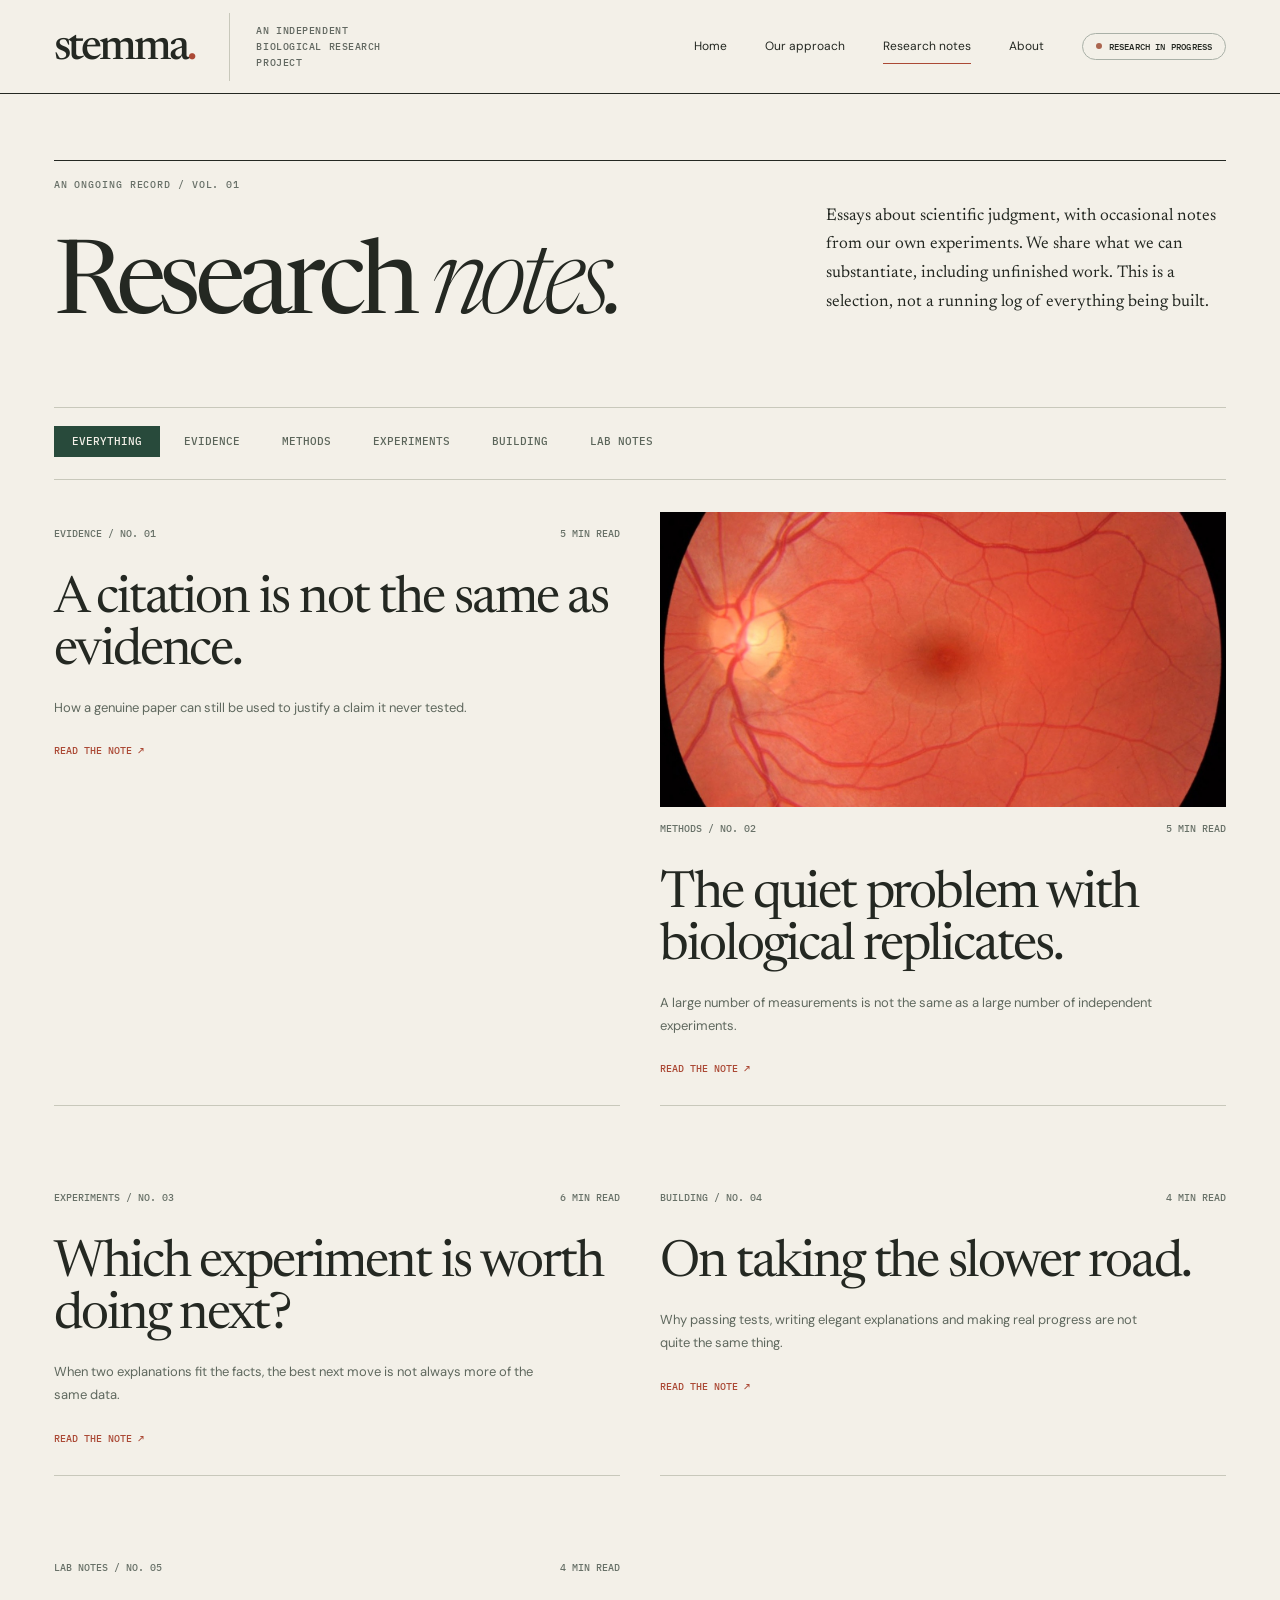
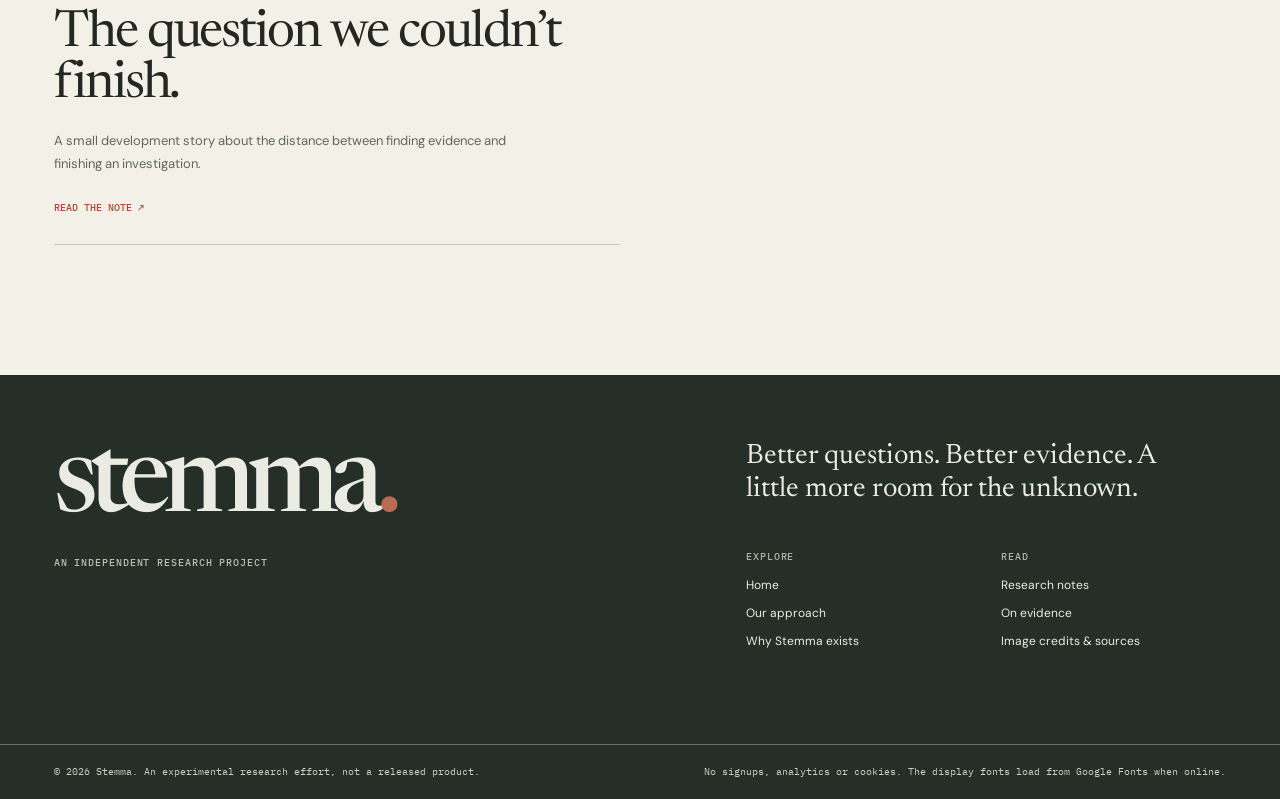
==== notes/index.html @ 1c5fff16 "Add Stemma V5 editorial website and Research Notes (review draft)" ====
<!doctype html><html lang="en"><head><meta charset="utf-8"><meta name="viewport" content="width=device-width, initial-scale=1"><meta name="theme-color" content="#f3f0e8"><meta name="description" content="Stemma is an independent research project exploring better scientific reasoning in biology."><link rel="icon" href="../assets/favicon.svg" type="image/svg+xml"><link rel="stylesheet" href="../styles.css"><script defer src="../script.js"></script><title>Stemma | Independent biological research</title></head><body><a href="#main" class="skip-link">Skip to content</a><header class="site-header"><div class="container head-content"><a href="../index.html" class="logo" aria-label="Stemma home">stemma<span class="dot">.</span></a><span class="head-descriptor">An independent biological research project</span><nav class="desktop-nav" aria-label="Main navigation"><a class="" href="../index.html">Home</a><a class="" href="../approach.html">Our approach</a><a class="active" href="../notes/index.html">Research notes</a><a class="" href="../about.html">About</a><span class="availability">Research in progress</span></nav><button class="menu-toggle" type="button" aria-controls="mobileNav" aria-expanded="false" data-menu-toggle>Menu +</button></div><nav class="mobile-nav" id="mobileNav" aria-label="Mobile navigation" data-mobile-nav><a class="" href="../index.html">Home</a><a class="" href="../approach.html">Our approach</a><a class="active" href="../notes/index.html">Research notes</a><a class="" href="../about.html">About</a></nav></header><main id="main"><section class="journal-page container"><div class="journal-hero"><div><div class="eyebrow">An ongoing record / Vol. 01</div><h1>Research <em style="font-weight:300">notes.</em></h1></div><p>Essays about scientific judgment, with occasional notes from our own experiments. We share what we can substantiate, including unfinished work. This is a selection, not a running log of everything being built.</p></div><div class="filter-row" role="group" aria-label="Filter research notes"><button class="filter active" data-filter="all" aria-pressed="true">Everything</button><button class="filter" data-filter="evidence" aria-pressed="false">Evidence</button><button class="filter" data-filter="methods" aria-pressed="false">Methods</button><button class="filter" data-filter="experiments" aria-pressed="false">Experiments</button><button class="filter" data-filter="building" aria-pressed="false">Building</button><button class="filter" data-filter="lab-notes" aria-pressed="false">Lab notes</button></div><div class="journal-list"><a class="journal-entry" href="citations.html" data-category="evidence"><div class="meta"><span>Evidence / No. 01</span><span>5 min read</span></div><h2>A citation is not the same as evidence.</h2><p>How a genuine paper can still be used to justify a claim it never tested.</p><span class="read">Read the note ↗</span></a><a class="journal-entry" href="replicates.html" data-category="methods"><img src="../assets/retinal-fundus.jpg" alt="Genuine biological photograph of the retina" loading="lazy"><div class="meta"><span>Methods / No. 02</span><span>5 min read</span></div><h2>The quiet problem with biological replicates.</h2><p>A large number of measurements is not the same as a large number of independent experiments.</p><span class="read">Read the note ↗</span></a><a class="journal-entry" href="experiments.html" data-category="experiments"><div class="meta"><span>Experiments / No. 03</span><span>6 min read</span></div><h2>Which experiment is worth doing next?</h2><p>When two explanations fit the facts, the best next move is not always more of the same data.</p><span class="read">Read the note ↗</span></a><a class="journal-entry" href="slow-science.html" data-category="building"><div class="meta"><span>Building / No. 04</span><span>4 min read</span></div><h2>On taking the slower road.</h2><p>Why passing tests, writing elegant explanations and making real progress are not quite the same thing.</p><span class="read">Read the note ↗</span></a><a class="journal-entry" href="unfinished-question.html" data-category="lab-notes"><div class="meta"><span>Lab notes / No. 05</span><span>4 min read</span></div><h2>The question we couldn’t finish.</h2><p>A small development story about the distance between finding evidence and finishing an investigation.</p><span class="read">Read the note ↗</span></a></div></section></main><footer class="footer"><div class="container footer-upper"><div><div class="footer-logo">stemma<span>.</span></div><p class="smallcap" style="color:#b4c1b3;margin-top:20px">An independent research project</p></div><div><p class="footer-sentence">Better questions. Better evidence. A little more room for the unknown.</p><div class="footer-nav"><div><span class="smallcap" style="color:#a8b6a9">Explore</span><a href="../index.html">Home</a><a href="../approach.html">Our approach</a><a href="../about.html">Why Stemma exists</a></div><div><span class="smallcap" style="color:#a8b6a9">Read</span><a href="../notes/index.html">Research notes</a><a href="../notes/citations.html">On evidence</a><a href="../sources.html">Image credits &amp; sources</a></div></div></div></div><div class="container footer-bottom"><span>© 2026 Stemma. An experimental research effort, not a released product.</span><span>No signups, analytics or cookies. The display fonts load from Google Fonts when online.</span></div></footer></body></html>
---- styles.css ----
@import url('https://fonts.googleapis.com/css2?family=DM+Sans:wght@400;500;600;700&family=Newsreader:opsz,wght@6..72,300;6..72,400;6..72,500;6..72,600;6..72,700&family=IBM+Plex+Mono:wght@400;500&display=swap');
:root{--paper:#f3f0e8;--warm:#ebe6da;--ink:#242822;--muted:#687068;--line:#c8c8bb;--rust:#ab4935;--moss:#284a3b;--softgreen:#e0e7df;--serif:'Newsreader','Iowan Old Style',Georgia,serif;--sans:'DM Sans',Arial,sans-serif;--mono:'IBM Plex Mono','Courier New',monospace;--gutter:clamp(21px,4.2vw,72px);--max:1680px}
*{box-sizing:border-box}html{scroll-behavior:smooth}body{margin:0;background:var(--paper);color:var(--ink);font-family:var(--sans);-webkit-font-smoothing:antialiased}::selection{background:#d6c7ad;color:#252a21}a{color:inherit}img{max-width:100%;display:block}button{font:inherit}.container{width:min(100%,var(--max));margin:0 auto;padding-inline:var(--gutter)}.skip-link{position:absolute;left:20px;top:-80px;background:#fff;padding:12px;z-index:1000}.skip-link:focus{top:15px}h1,h2,h3,h4,p,blockquote,figure{margin-top:0}p{line-height:1.65}.eyebrow,.smallcap,.label,.folio,.dateline{font:500 10px/1.6 var(--mono);letter-spacing:.09em;text-transform:uppercase}.eyebrow{color:var(--muted)}.accent{color:var(--rust)}
.site-header{position:relative;z-index:20;border-bottom:1px solid var(--ink);background:var(--paper)}.head-content{min-height:93px;display:flex;align-items:center;gap:35px}.logo{font:500 44px/.9 var(--serif);letter-spacing:-2.9px;text-decoration:none;padding-top:6px}.logo .dot{color:var(--rust)}.head-descriptor{border-left:1px solid var(--line);padding:10px 0 10px 26px;max-width:170px;line-height:1.5;color:#626861;font:500 10px/1.6 var(--mono);text-transform:uppercase;letter-spacing:.055em}.desktop-nav{margin-left:auto;display:flex;gap:38px;align-items:center;font-size:12px}.desktop-nav a{padding:9px 0;text-decoration:none;border-bottom:1px solid transparent}.desktop-nav a:hover,.desktop-nav a.active{border-color:var(--rust)}.availability{border:1px solid #a9b0a7;border-radius:100px;padding:8px 13px;font:500 9px/1 var(--mono);letter-spacing:.02em;text-transform:uppercase;white-space:nowrap}.availability:before{content:'';display:inline-block;width:6px;height:6px;background:#ab654f;border-radius:50%;vertical-align:1px;margin-right:7px}.menu-toggle{display:none;border:0;background:transparent;padding:12px;font:500 13px var(--sans);cursor:pointer}.mobile-nav{display:none}
.hero{padding-top:69px;padding-bottom:88px;display:grid;grid-template-columns:1.05fr .9fr;gap:clamp(40px,6vw,110px);align-items:stretch}.hero-topline{display:flex;justify-content:space-between;gap:16px;border-top:1px solid var(--ink);padding-top:12px;color:#525851}.hero-left{display:flex;flex-direction:column}.hero h1{font:400 clamp(68px,7.3vw,130px)/.89 var(--serif);letter-spacing:-.062em;margin:70px 0 36px;max-width:850px}.hero h1 em{font-style:italic;font-weight:300}.hero-intro{font:400 clamp(20px,2.05vw,31px)/1.28 var(--serif);letter-spacing:-.012em;max-width:650px;margin-bottom:17px}.hero-sub{max-width:565px;font-size:13.5px;line-height:1.85;color:#60645c;margin:0 0 36px}.text-link{width:fit-content;text-decoration:none;border-bottom:1px solid var(--ink);padding-bottom:7px;display:inline-flex;gap:34px;align-items:center;font:600 12px var(--sans)}.text-link .arrow{font-size:17px;transition:transform .2s}.text-link:hover .arrow{transform:translate(4px,-3px)}.hero-art{padding-top:27px}.hero-art-image{width:100%;height:min(44.5vw,695px);min-height:510px;max-height:695px;object-fit:cover;object-position:52% 42%;background:#ddd3c5}.image-caption{border-top:1px solid var(--ink);display:grid;grid-template-columns:88px 1fr;gap:12px;padding-top:12px;margin-top:11px;font:400 10px/1.55 var(--sans);color:#666b64}.image-caption .index{font:500 10px var(--mono);color:var(--ink)}
.ticker{border-block:1px solid var(--ink);background:var(--moss);color:#f0efe5}.ticker-inner{min-height:49px;display:flex;justify-content:space-between;align-items:center;gap:20px;font:500 10px var(--mono);letter-spacing:.06em;text-transform:uppercase}.ticker .slash{color:#97b2a4}
.section-pad{padding-top:120px;padding-bottom:125px}.section-bar{display:grid;grid-template-columns:140px 1fr;gap:50px;border-top:1px solid var(--ink);padding-top:16px}.section-bar .index{font:500 10px var(--mono);color:var(--rust)}.section-bar .name{font:500 10px var(--mono);letter-spacing:.06em;text-transform:uppercase;color:#565c52}.intro-section .section-main{margin-left:190px;max-width:1190px}.section-heading{font:400 clamp(55px,5.3vw,93px)/.99 var(--serif);letter-spacing:-.048em}.section-heading em{font-weight:300}.intro-section .section-heading{max-width:1000px;margin:35px 0 38px}.intro-bottom{display:grid;grid-template-columns:.9fr .9fr;gap:10%;max-width:1100px}.intro-bottom .big-copy{font:400 26px/1.31 var(--serif)}.intro-bottom p:not(.big-copy){font-size:14px;color:#5d645b;line-height:1.88}
.paper-band{background:#e6e6dc;border-block:1px solid var(--line);padding:75px 0}.paper-band-inner{display:grid;grid-template-columns:1fr 1.75fr;gap:12%;align-items:start}.paper-band .label{color:var(--rust)}.paper-band blockquote{font:400 clamp(30px,3.6vw,61px)/1.05 var(--serif);letter-spacing:-.033em;max-width:970px;margin:0}.paper-band blockquote em{font-weight:300}
.approach{background:var(--paper)}.approach-grid{display:grid;grid-template-columns:36% 1fr;column-gap:11%}.approach-title .section-heading{margin:30px 0 15px}.approach-title p{max-width:390px;font:400 14px/1.8 var(--sans);color:#61675f}.principles{margin-top:100px}.principle{display:grid;grid-template-columns:80px 1fr;gap:24px;border-top:1px solid var(--line);padding:23px 0 30px}.principle:last-child{border-bottom:1px solid var(--line)}.principle-no{font:500 11px var(--mono);color:var(--rust);padding-top:9px}.principle h3{font:400 clamp(29px,2.7vw,43px)/1.05 var(--serif);letter-spacing:-.02em;margin:0 0 13px}.principle p{font:400 13px/1.8 var(--sans);color:#5f675e;max-width:520px;margin:0}
.fieldnote{background:var(--moss);color:#f3f0e8;min-height:520px;position:relative;overflow:hidden}.fieldnote-inner{display:grid;grid-template-columns:1fr .9fr;gap:8%;min-height:520px}.fieldnote-copy{padding:73px 0 80px}.fieldnote .smallcap{color:#b8c9ba}.fieldnote h2{font:400 clamp(52px,5.4vw,91px)/.97 var(--serif);letter-spacing:-.04em;margin:43px 0 24px}.fieldnote-copy p{font:400 15px/1.72 var(--sans);color:#cfdbce;max-width:570px}.fieldnote .text-link{margin-top:18px;border-color:#d6e4d8}.fieldnote-photo{position:relative;min-height:400px}.fieldnote-photo img{width:100%;height:100%;object-fit:cover;object-position:50% 48%;mix-blend-mode:screen;opacity:.75;filter:grayscale(.25) contrast(1.12)}.fieldnote-photo .photo-no{position:absolute;right:22px;bottom:20px;color:#fff;font:500 10px var(--mono);background:rgba(18,40,30,.55);padding:8px}
.notes-section .section-bar{margin-bottom:36px}.notes-head{display:flex;align-items:end;justify-content:space-between;gap:40px;margin:0 0 31px}.notes-head .section-heading{margin:0}.notes-head p{max-width:320px;color:#657068;font-size:13px;line-height:1.6}.note-grid{display:grid;grid-template-columns:repeat(3,1fr);gap:22px}.note-card{border-top:1px solid var(--ink);padding-top:12px;display:flex;flex-direction:column;min-height:370px;text-decoration:none;transition:color .15s}.note-card:hover h3{color:var(--rust)}.note-card .meta{display:flex;justify-content:space-between;gap:9px;color:#697067;font:500 10px/1.5 var(--mono);text-transform:uppercase}.note-card h3{font:400 clamp(32px,3.0vw,50px)/1.04 var(--serif);letter-spacing:-.035em;max-width:430px;margin:35px 0 15px;transition:color .2s}.note-card p{font:400 13px/1.75 var(--sans);max-width:360px;color:#5b615b;margin:0}.note-card .note-bottom{font:500 10px var(--mono);text-transform:uppercase;margin-top:auto;padding-top:35px;color:var(--rust)}.note-card--image{position:relative;overflow:hidden;min-height:430px;border:0;padding:0;color:#f7f2e6}.note-card--image:before{content:'';position:absolute;inset:0;background:linear-gradient(180deg,rgba(21,31,24,.3),rgba(10,24,17,.8));z-index:1}.note-card--image img{width:100%;height:100%;object-fit:cover;position:absolute;inset:0;filter:brightness(.9)}.note-card--image .card-content{position:relative;z-index:2;display:flex;flex-direction:column;height:100%;padding:24px}.note-card--image .meta,.note-card--image p,.note-card--image .note-bottom{color:#e6e9de}.note-card--image h3{margin-top:130px}.note-card--image:hover h3{color:#fff}
.manifesto{background:var(--warm);border-block:1px solid var(--line)}.manifesto-grid{display:grid;grid-template-columns:.8fr 1.2fr;gap:12%}.manifesto .section-heading{margin:35px 0 23px}.manifesto-copy{padding-top:52px}.manifesto-copy p{font:400 17px/1.65 var(--serif);max-width:590px}.manifesto-copy .smaller{font:400 13px/1.8 var(--sans);color:#626960}.manifesto .text-link{margin-top:18px}
.footer{background:#262e28;color:#eaece4}.footer-upper{padding-top:65px;padding-bottom:95px;display:grid;grid-template-columns:1.1fr 1fr;gap:14%}.footer-logo{font:500 clamp(75px,8vw,130px)/.93 var(--serif);letter-spacing:-.08em}.footer-logo span{color:#b86c53}.footer-sentence{font:400 28px/1.18 var(--serif);max-width:420px}.footer-nav{display:grid;grid-template-columns:1fr 1fr;gap:30px;margin-top:38px}.footer-nav a{font:400 12px var(--sans);display:block;margin-top:12px;text-decoration:none}.footer-nav a:hover{text-decoration:underline}.footer-bottom{border-top:1px solid #657066;padding-block:18px;display:flex;justify-content:space-between;gap:20px;font:400 10px/1.8 var(--mono);color:#c7d0c4}.footer-bottom a{text-decoration:underline}
/* Editorial internal pages */
.subpage-intro{padding-top:64px;padding-bottom:80px}.subpage-heading{display:grid;grid-template-columns:1.2fr .55fr;gap:14%;align-items:end;margin-top:47px}.subpage-intro h1{font:400 clamp(70px,8.0vw,135px)/.9 var(--serif);letter-spacing:-.063em;margin:0}.subpage-intro h1 em{font-weight:300}.subpage-heading p{font:400 16px/1.65 var(--serif);color:#596158;margin:0 0 9px}.subpage-hero-image{width:100%;max-height:560px;height:38vw;object-fit:cover;object-position:50% 40%}.subpage-image-cap{padding-bottom:16px;border-bottom:1px solid var(--line)}.essay-layout{display:grid;grid-template-columns:minmax(170px, .28fr) 1fr;gap:9%;padding-top:95px;padding-bottom:140px}.essay-side{color:#637064}.essay-side p{font:400 11px/1.7 var(--mono);margin-top:18px;max-width:170px}.essay-body{max-width:900px}.essay-body h2{font:400 clamp(44px,4.3vw,72px)/1.05 var(--serif);letter-spacing:-.034em;margin:0 0 28px}.essay-body h3{font:400 35px/1.12 var(--serif);letter-spacing:-.02em;margin:55px 0 20px}.essay-body p{font:400 17px/1.8 var(--serif);color:#30372e;max-width:770px}.essay-body .intro{font:400 27px/1.42 var(--serif);color:var(--ink)}.essay-body .text-link{margin-top:24px}.essay-body blockquote{font:400 clamp(31px,3vw,48px)/1.22 var(--serif);border-left:2px solid var(--rust);padding-left:25px;margin:45px 0 50px;max-width:730px}.essay-body .fine{font:400 12px/1.7 var(--sans);color:#697066}.essay-body ol,.essay-body ul{padding-left:26px;font:400 16px/1.8 var(--serif)}.essay-body li{padding-bottom:12px}.split-rule{border-top:1px solid var(--line);margin:50px 0}.comparison{display:grid;grid-template-columns:1fr 1fr;gap:20px;border-top:1px solid var(--ink);border-bottom:1px solid var(--ink);padding:25px 0;margin:43px 0}.comparison h4{font:500 10px/1.4 var(--mono);text-transform:uppercase;color:var(--rust);letter-spacing:.045em}.comparison p{font:400 20px/1.45 var(--serif)}
/* Notes index */
.journal-hero{border-top:1px solid var(--ink);padding-top:16px;display:grid;grid-template-columns:1.1fr .65fr;gap:8%;margin-bottom:72px}.journal-hero h1{font:400 clamp(70px,8vw,136px)/.9 var(--serif);letter-spacing:-.06em;margin:50px 0 0}.journal-hero p{font:400 17px/1.7 var(--serif);align-self:end;max-width:430px}.journal-page{padding-top:66px;padding-bottom:130px}.filter-row{display:flex;gap:6px;flex-wrap:wrap;padding:18px 0 22px;border-block:1px solid var(--line);margin-bottom:32px}.filter{border:1px solid transparent;border-radius:0;background:transparent;padding:9px 17px;font:500 11px/1 var(--mono);text-transform:uppercase;cursor:pointer;color:#5b655a}.filter:hover{border-color:var(--line)}.filter.active{background:var(--moss);color:#f3f0e8}.journal-list{display:grid;grid-template-columns:repeat(2,1fr);gap:70px 40px}.journal-entry{border-bottom:1px solid var(--line);padding-bottom:30px;text-decoration:none;display:block}.journal-entry:hover h2{color:var(--rust)}.journal-entry .meta{display:flex;justify-content:space-between;gap:20px;font:500 10px var(--mono);color:#687168;text-transform:uppercase;padding-top:15px}.journal-entry h2{font:400 clamp(41px,4vw,62px)/1.01 var(--serif);letter-spacing:-.04em;margin:35px 0 17px;max-width:680px}.journal-entry p{font:400 13px/1.8 var(--sans);color:#5f685e;max-width:500px}.journal-entry img{height:295px;width:100%;object-fit:cover}.journal-entry .read{display:block;font:500 10px var(--mono);color:var(--rust);margin-top:25px;text-transform:uppercase}.journal-entry[hidden]{display:none}
.article-head{padding-top:55px;padding-bottom:70px}.article-head .headrule{border-top:1px solid var(--ink);padding-top:13px;display:flex;justify-content:space-between;gap:16px}.article-head h1{font:400 clamp(70px,7.5vw,125px)/.94 var(--serif);letter-spacing:-.059em;max-width:1150px;margin:70px 0 37px}.article-head .deck{max-width:730px;font:400 23px/1.4 var(--serif);color:#525c52}.article-body{display:grid;grid-template-columns:210px minmax(0,730px);justify-content:center;gap:100px;padding-bottom:120px}.article-aside{padding-top:8px}.article-aside .aside-line{border-top:1px solid var(--line);padding-top:11px;font:500 10px var(--mono);text-transform:uppercase;color:#6c7469}.article-aside a{display:block;margin-top:35px;font:500 11px var(--sans)}.article-body .prose p{font:400 20px/1.7 var(--serif);color:#30382f;margin:0 0 25px}.article-body .prose p.first:first-letter{font:400 80px/.76 var(--serif);float:left;padding-right:7px;margin-top:8px;color:var(--rust)}.article-body .prose h2{font:400 48px/1.08 var(--serif);letter-spacing:-.04em;margin:50px 0 25px}.article-body .prose blockquote{font:400 39px/1.2 var(--serif);letter-spacing:-.025em;color:var(--moss);border-block:1px solid var(--ink);padding:27px 0;margin:45px 0}.article-body .prose .endnote{font:400 12px/1.6 var(--sans);color:#70776d;border-top:1px solid var(--line);margin-top:55px;padding-top:18px}.article-bottom{padding-bottom:85px}.article-bottom .next{display:block;border-top:1px solid var(--ink);padding:26px 0;text-decoration:none}.article-bottom .next span{display:block;font:500 10px var(--mono);margin-bottom:12px;text-transform:uppercase;color:var(--rust)}.article-bottom .next strong{font:400 clamp(35px,4vw,60px) var(--serif)}.article-bottom .next:hover strong{color:var(--rust)}
@media(max-width:1020px){.hero{grid-template-columns:1.05fr .95fr;gap:35px}.hero h1{font-size:clamp(62px,7vw,90px)}.hero-art-image{min-height:470px}.intro-section .section-main{margin-left:100px}.section-bar{grid-template-columns:70px 1fr;gap:30px}.approach-grid{gap:5%}.note-card h3{font-size:36px}.availability{display:none}.article-body{grid-template-columns:120px minmax(0,730px);gap:35px}}
@media(max-width:760px){:root{--gutter:23px}.head-content{min-height:77px;gap:15px}.logo{font-size:38px}.head-descriptor{font-size:9px;max-width:115px;padding-left:15px}.desktop-nav{display:none}.menu-toggle{display:block;margin-left:auto}.mobile-nav{display:none;position:absolute;top:77px;left:0;right:0;background:var(--paper);border-bottom:1px solid var(--ink);padding:12px var(--gutter) 24px;box-shadow:0 12px 18px rgba(0,0,0,.04)}.mobile-nav.open{display:flex;flex-direction:column}.mobile-nav a{padding:13px 0;text-decoration:none;font:400 20px var(--serif);border-bottom:1px solid var(--line)}.hero{padding-top:35px;padding-bottom:55px;grid-template-columns:1fr;gap:23px}.hero h1{font-size:clamp(67px,12.6vw,109px);margin:42px 0 27px}.hero-intro{font-size:25px}.hero-sub{font-size:13px;margin-bottom:25px}.hero-art{padding-top:20px}.hero-art-image{height:110vw;min-height:370px;max-height:550px}.ticker-inner{font-size:9px;flex-wrap:wrap;justify-content:center;text-align:center;row-gap:0;padding-block:11px}.ticker .slash{display:none}.ticker-inner span{width:100%}.section-pad{padding-top:77px;padding-bottom:79px}.section-bar{grid-template-columns:40px 1fr;gap:17px}.intro-section .section-main{margin-left:0}.section-heading{font-size:clamp(55px,10vw,78px)}.intro-section .section-heading{margin-top:42px}.intro-bottom{grid-template-columns:1fr;gap:12px}.intro-bottom .big-copy{font-size:24px}.paper-band{padding:48px 0}.paper-band-inner{grid-template-columns:1fr;gap:22px}.paper-band blockquote{font-size:42px}.approach-grid{grid-template-columns:1fr}.approach-title p{max-width:580px}.principles{margin-top:40px}.principle{grid-template-columns:50px 1fr;gap:10px}.principle h3{font-size:33px}.fieldnote-inner{grid-template-columns:1fr}.fieldnote-copy{padding:65px 0 37px}.fieldnote h2{font-size:66px;margin:30px 0 14px}.fieldnote-photo{min-height:330px;margin-inline:calc(-1 * var(--gutter))}.notes-head{display:block}.notes-head p{margin-top:18px}.note-grid{grid-template-columns:1fr;gap:23px}.note-card{min-height:290px}.note-card h3{font-size:46px;margin-top:26px}.note-card--image{min-height:430px}.note-card--image h3{margin-top:130px}.manifesto-grid,.footer-upper{grid-template-columns:1fr;gap:13px}.manifesto-copy{padding-top:4px}.manifesto .section-heading{margin-top:32px}.footer-upper{padding-top:52px;padding-bottom:57px}.footer-logo{font-size:100px}.footer-bottom{display:block}.footer-bottom span{display:block;margin:3px 0}.subpage-heading{grid-template-columns:1fr;gap:20px}.subpage-intro{padding-top:34px;padding-bottom:45px}.subpage-intro h1{font-size:clamp(72px,13vw,100px)}.subpage-heading p{font-size:19px}.subpage-hero-image{height:68vw}.essay-layout{grid-template-columns:1fr;gap:20px;padding-top:62px;padding-bottom:85px}.essay-side{border-bottom:1px solid var(--line);padding-bottom:15px}.essay-side p{max-width:none}.essay-body h2{font-size:48px}.essay-body h3{font-size:35px}.essay-body p{font-size:16.5px}.essay-body .intro{font-size:25px}.comparison{grid-template-columns:1fr}.journal-page{padding-top:35px;padding-bottom:80px}.journal-hero{display:block;margin-bottom:40px}.journal-hero h1{margin:35px 0 15px;font-size:92px}.journal-hero p{font-size:17px}.journal-list{grid-template-columns:1fr;gap:35px}.journal-entry h2{font-size:48px}.journal-entry img{height:230px}.article-head{padding-top:29px;padding-bottom:55px}.article-head h1{font-size:clamp(68px,13vw,96px);margin:47px 0 25px}.article-head .deck{font-size:21px}.article-body{grid-template-columns:1fr;gap:23px;padding-bottom:66px}.article-aside{padding-top:0}.article-aside a{margin-top:10px}.article-body .prose p{font-size:19px}.article-body .prose h2{font-size:43px}.article-body .prose blockquote{font-size:33px}}
@media(prefers-reduced-motion:reduce){html{scroll-behavior:auto}*,*:before,*:after{animation-duration:.01ms!important;transition-duration:.01ms!important}}
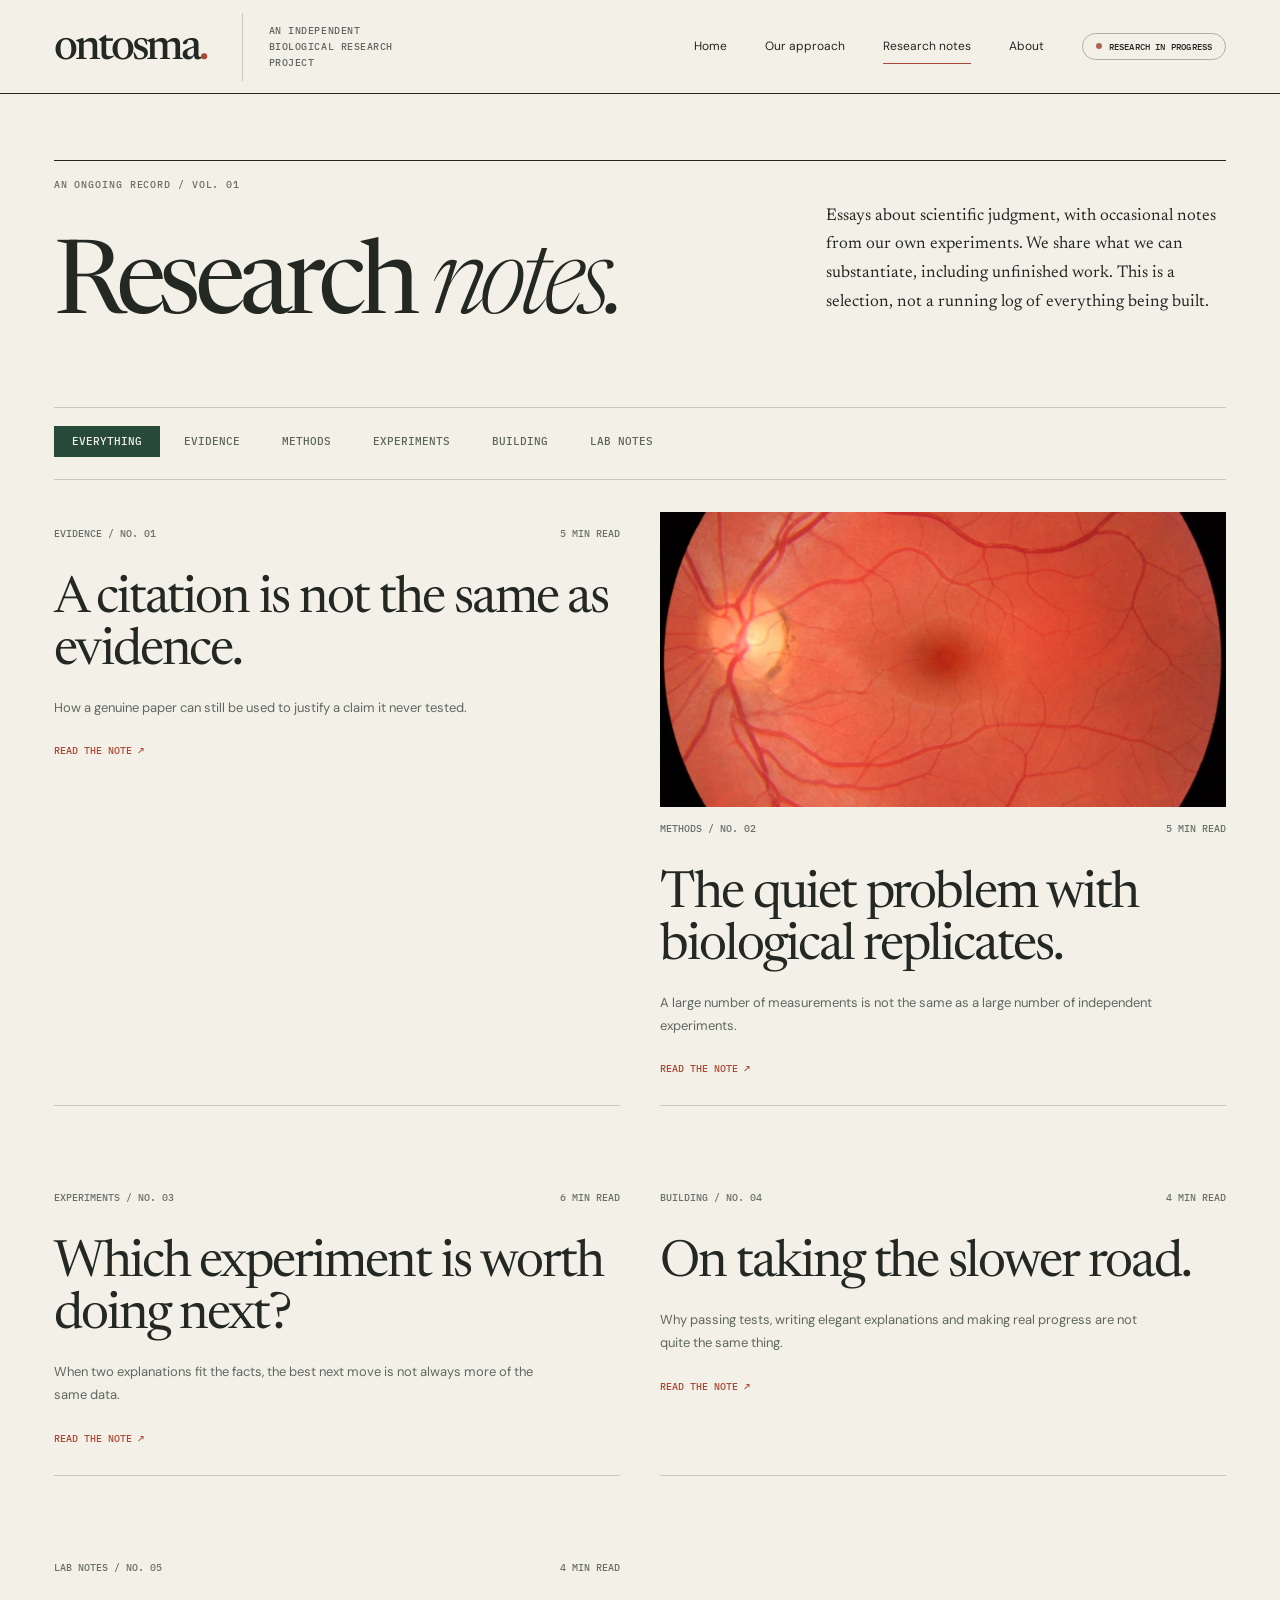
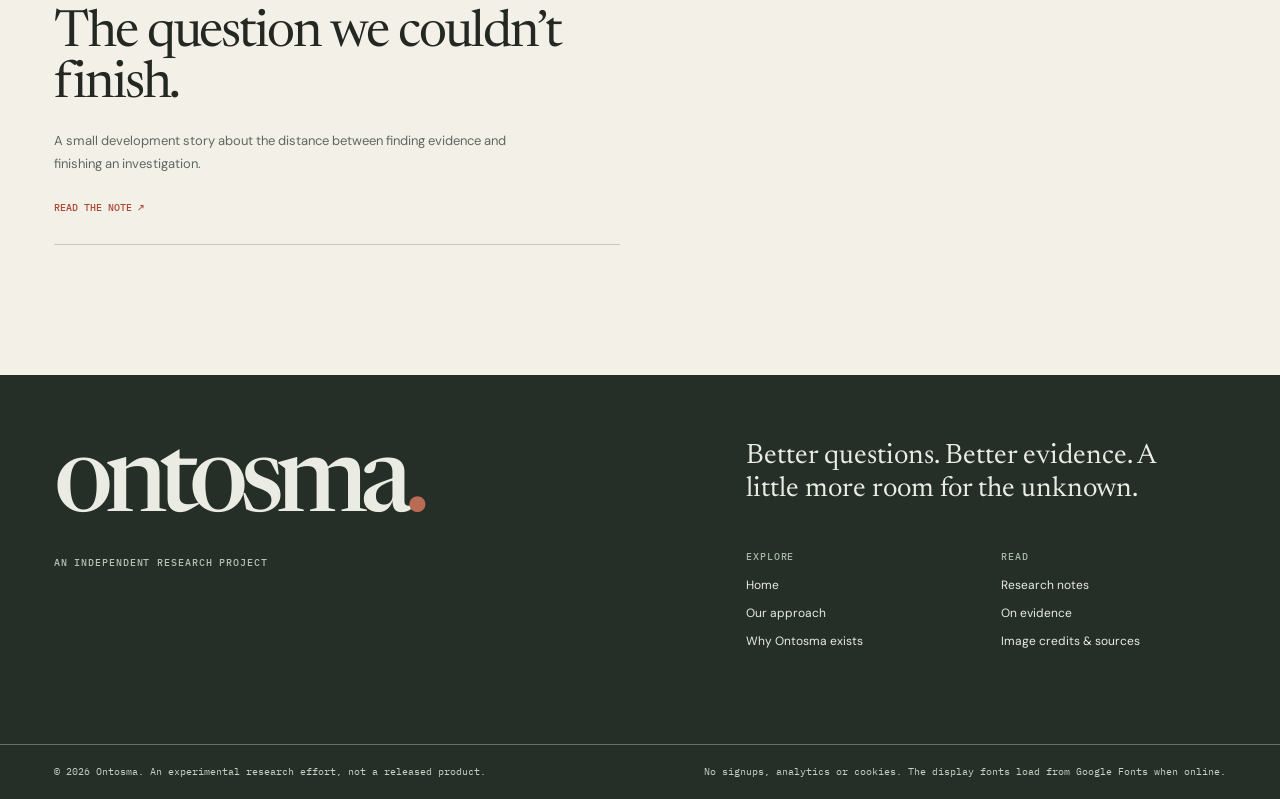
==== commit b496d13f: "Rebrand editorial site from Stemma to Ontosma" ====
--- a/notes/index.html
+++ b/notes/index.html
@@ -1 +1 @@
-<!doctype html><html lang="en"><head><meta charset="utf-8"><meta name="viewport" content="width=device-width, initial-scale=1"><meta name="theme-color" content="#f3f0e8"><meta name="description" content="Stemma is an independent research project exploring better scientific reasoning in biology."><link rel="icon" href="../assets/favicon.svg" type="image/svg+xml"><link rel="stylesheet" href="../styles.css"><script defer src="../script.js"></script><title>Stemma | Independent biological research</title></head><body><a href="#main" class="skip-link">Skip to content</a><header class="site-header"><div class="container head-content"><a href="../index.html" class="logo" aria-label="Stemma home">stemma<span class="dot">.</span></a><span class="head-descriptor">An independent biological research project</span><nav class="desktop-nav" aria-label="Main navigation"><a class="" href="../index.html">Home</a><a class="" href="../approach.html">Our approach</a><a class="active" href="../notes/index.html">Research notes</a><a class="" href="../about.html">About</a><span class="availability">Research in progress</span></nav><button class="menu-toggle" type="button" aria-controls="mobileNav" aria-expanded="false" data-menu-toggle>Menu +</button></div><nav class="mobile-nav" id="mobileNav" aria-label="Mobile navigation" data-mobile-nav><a class="" href="../index.html">Home</a><a class="" href="../approach.html">Our approach</a><a class="active" href="../notes/index.html">Research notes</a><a class="" href="../about.html">About</a></nav></header><main id="main"><section class="journal-page container"><div class="journal-hero"><div><div class="eyebrow">An ongoing record / Vol. 01</div><h1>Research <em style="font-weight:300">notes.</em></h1></div><p>Essays about scientific judgment, with occasional notes from our own experiments. We share what we can substantiate, including unfinished work. This is a selection, not a running log of everything being built.</p></div><div class="filter-row" role="group" aria-label="Filter research notes"><button class="filter active" data-filter="all" aria-pressed="true">Everything</button><button class="filter" data-filter="evidence" aria-pressed="false">Evidence</button><button class="filter" data-filter="methods" aria-pressed="false">Methods</button><button class="filter" data-filter="experiments" aria-pressed="false">Experiments</button><button class="filter" data-filter="building" aria-pressed="false">Building</button><button class="filter" data-filter="lab-notes" aria-pressed="false">Lab notes</button></div><div class="journal-list"><a class="journal-entry" href="citations.html" data-category="evidence"><div class="meta"><span>Evidence / No. 01</span><span>5 min read</span></div><h2>A citation is not the same as evidence.</h2><p>How a genuine paper can still be used to justify a claim it never tested.</p><span class="read">Read the note ↗</span></a><a class="journal-entry" href="replicates.html" data-category="methods"><img src="../assets/retinal-fundus.jpg" alt="Genuine biological photograph of the retina" loading="lazy"><div class="meta"><span>Methods / No. 02</span><span>5 min read</span></div><h2>The quiet problem with biological replicates.</h2><p>A large number of measurements is not the same as a large number of independent experiments.</p><span class="read">Read the note ↗</span></a><a class="journal-entry" href="experiments.html" data-category="experiments"><div class="meta"><span>Experiments / No. 03</span><span>6 min read</span></div><h2>Which experiment is worth doing next?</h2><p>When two explanations fit the facts, the best next move is not always more of the same data.</p><span class="read">Read the note ↗</span></a><a class="journal-entry" href="slow-science.html" data-category="building"><div class="meta"><span>Building / No. 04</span><span>4 min read</span></div><h2>On taking the slower road.</h2><p>Why passing tests, writing elegant explanations and making real progress are not quite the same thing.</p><span class="read">Read the note ↗</span></a><a class="journal-entry" href="unfinished-question.html" data-category="lab-notes"><div class="meta"><span>Lab notes / No. 05</span><span>4 min read</span></div><h2>The question we couldn’t finish.</h2><p>A small development story about the distance between finding evidence and finishing an investigation.</p><span class="read">Read the note ↗</span></a></div></section></main><footer class="footer"><div class="container footer-upper"><div><div class="footer-logo">stemma<span>.</span></div><p class="smallcap" style="color:#b4c1b3;margin-top:20px">An independent research project</p></div><div><p class="footer-sentence">Better questions. Better evidence. A little more room for the unknown.</p><div class="footer-nav"><div><span class="smallcap" style="color:#a8b6a9">Explore</span><a href="../index.html">Home</a><a href="../approach.html">Our approach</a><a href="../about.html">Why Stemma exists</a></div><div><span class="smallcap" style="color:#a8b6a9">Read</span><a href="../notes/index.html">Research notes</a><a href="../notes/citations.html">On evidence</a><a href="../sources.html">Image credits &amp; sources</a></div></div></div></div><div class="container footer-bottom"><span>© 2026 Stemma. An experimental research effort, not a released product.</span><span>No signups, analytics or cookies. The display fonts load from Google Fonts when online.</span></div></footer></body></html>+<!doctype html><html lang="en"><head><meta charset="utf-8"><meta name="viewport" content="width=device-width, initial-scale=1"><meta name="theme-color" content="#f3f0e8"><meta name="description" content="Ontosma is an independent research project exploring better scientific reasoning in biology."><link rel="icon" href="../assets/favicon.svg" type="image/svg+xml"><link rel="stylesheet" href="../styles.css"><script defer src="../script.js"></script><title>Ontosma | Independent biological research</title></head><body><a href="#main" class="skip-link">Skip to content</a><header class="site-header"><div class="container head-content"><a href="../index.html" class="logo" aria-label="Ontosma home">ontosma<span class="dot">.</span></a><span class="head-descriptor">An independent biological research project</span><nav class="desktop-nav" aria-label="Main navigation"><a class="" href="../index.html">Home</a><a class="" href="../approach.html">Our approach</a><a class="active" href="../notes/index.html">Research notes</a><a class="" href="../about.html">About</a><span class="availability">Research in progress</span></nav><button class="menu-toggle" type="button" aria-controls="mobileNav" aria-expanded="false" data-menu-toggle>Menu +</button></div><nav class="mobile-nav" id="mobileNav" aria-label="Mobile navigation" data-mobile-nav><a class="" href="../index.html">Home</a><a class="" href="../approach.html">Our approach</a><a class="active" href="../notes/index.html">Research notes</a><a class="" href="../about.html">About</a></nav></header><main id="main"><section class="journal-page container"><div class="journal-hero"><div><div class="eyebrow">An ongoing record / Vol. 01</div><h1>Research <em style="font-weight:300">notes.</em></h1></div><p>Essays about scientific judgment, with occasional notes from our own experiments. We share what we can substantiate, including unfinished work. This is a selection, not a running log of everything being built.</p></div><div class="filter-row" role="group" aria-label="Filter research notes"><button class="filter active" data-filter="all" aria-pressed="true">Everything</button><button class="filter" data-filter="evidence" aria-pressed="false">Evidence</button><button class="filter" data-filter="methods" aria-pressed="false">Methods</button><button class="filter" data-filter="experiments" aria-pressed="false">Experiments</button><button class="filter" data-filter="building" aria-pressed="false">Building</button><button class="filter" data-filter="lab-notes" aria-pressed="false">Lab notes</button></div><div class="journal-list"><a class="journal-entry" href="citations.html" data-category="evidence"><div class="meta"><span>Evidence / No. 01</span><span>5 min read</span></div><h2>A citation is not the same as evidence.</h2><p>How a genuine paper can still be used to justify a claim it never tested.</p><span class="read">Read the note ↗</span></a><a class="journal-entry" href="replicates.html" data-category="methods"><img src="../assets/retinal-fundus.jpg" alt="Genuine biological photograph of the retina" loading="lazy"><div class="meta"><span>Methods / No. 02</span><span>5 min read</span></div><h2>The quiet problem with biological replicates.</h2><p>A large number of measurements is not the same as a large number of independent experiments.</p><span class="read">Read the note ↗</span></a><a class="journal-entry" href="experiments.html" data-category="experiments"><div class="meta"><span>Experiments / No. 03</span><span>6 min read</span></div><h2>Which experiment is worth doing next?</h2><p>When two explanations fit the facts, the best next move is not always more of the same data.</p><span class="read">Read the note ↗</span></a><a class="journal-entry" href="slow-science.html" data-category="building"><div class="meta"><span>Building / No. 04</span><span>4 min read</span></div><h2>On taking the slower road.</h2><p>Why passing tests, writing elegant explanations and making real progress are not quite the same thing.</p><span class="read">Read the note ↗</span></a><a class="journal-entry" href="unfinished-question.html" data-category="lab-notes"><div class="meta"><span>Lab notes / No. 05</span><span>4 min read</span></div><h2>The question we couldn’t finish.</h2><p>A small development story about the distance between finding evidence and finishing an investigation.</p><span class="read">Read the note ↗</span></a></div></section></main><footer class="footer"><div class="container footer-upper"><div><div class="footer-logo">ontosma<span>.</span></div><p class="smallcap" style="color:#b4c1b3;margin-top:20px">An independent research project</p></div><div><p class="footer-sentence">Better questions. Better evidence. A little more room for the unknown.</p><div class="footer-nav"><div><span class="smallcap" style="color:#a8b6a9">Explore</span><a href="../index.html">Home</a><a href="../approach.html">Our approach</a><a href="../about.html">Why Ontosma exists</a></div><div><span class="smallcap" style="color:#a8b6a9">Read</span><a href="../notes/index.html">Research notes</a><a href="../notes/citations.html">On evidence</a><a href="../sources.html">Image credits &amp; sources</a></div></div></div></div><div class="container footer-bottom"><span>© 2026 Ontosma. An experimental research effort, not a released product.</span><span>No signups, analytics or cookies. The display fonts load from Google Fonts when online.</span></div></footer></body></html>
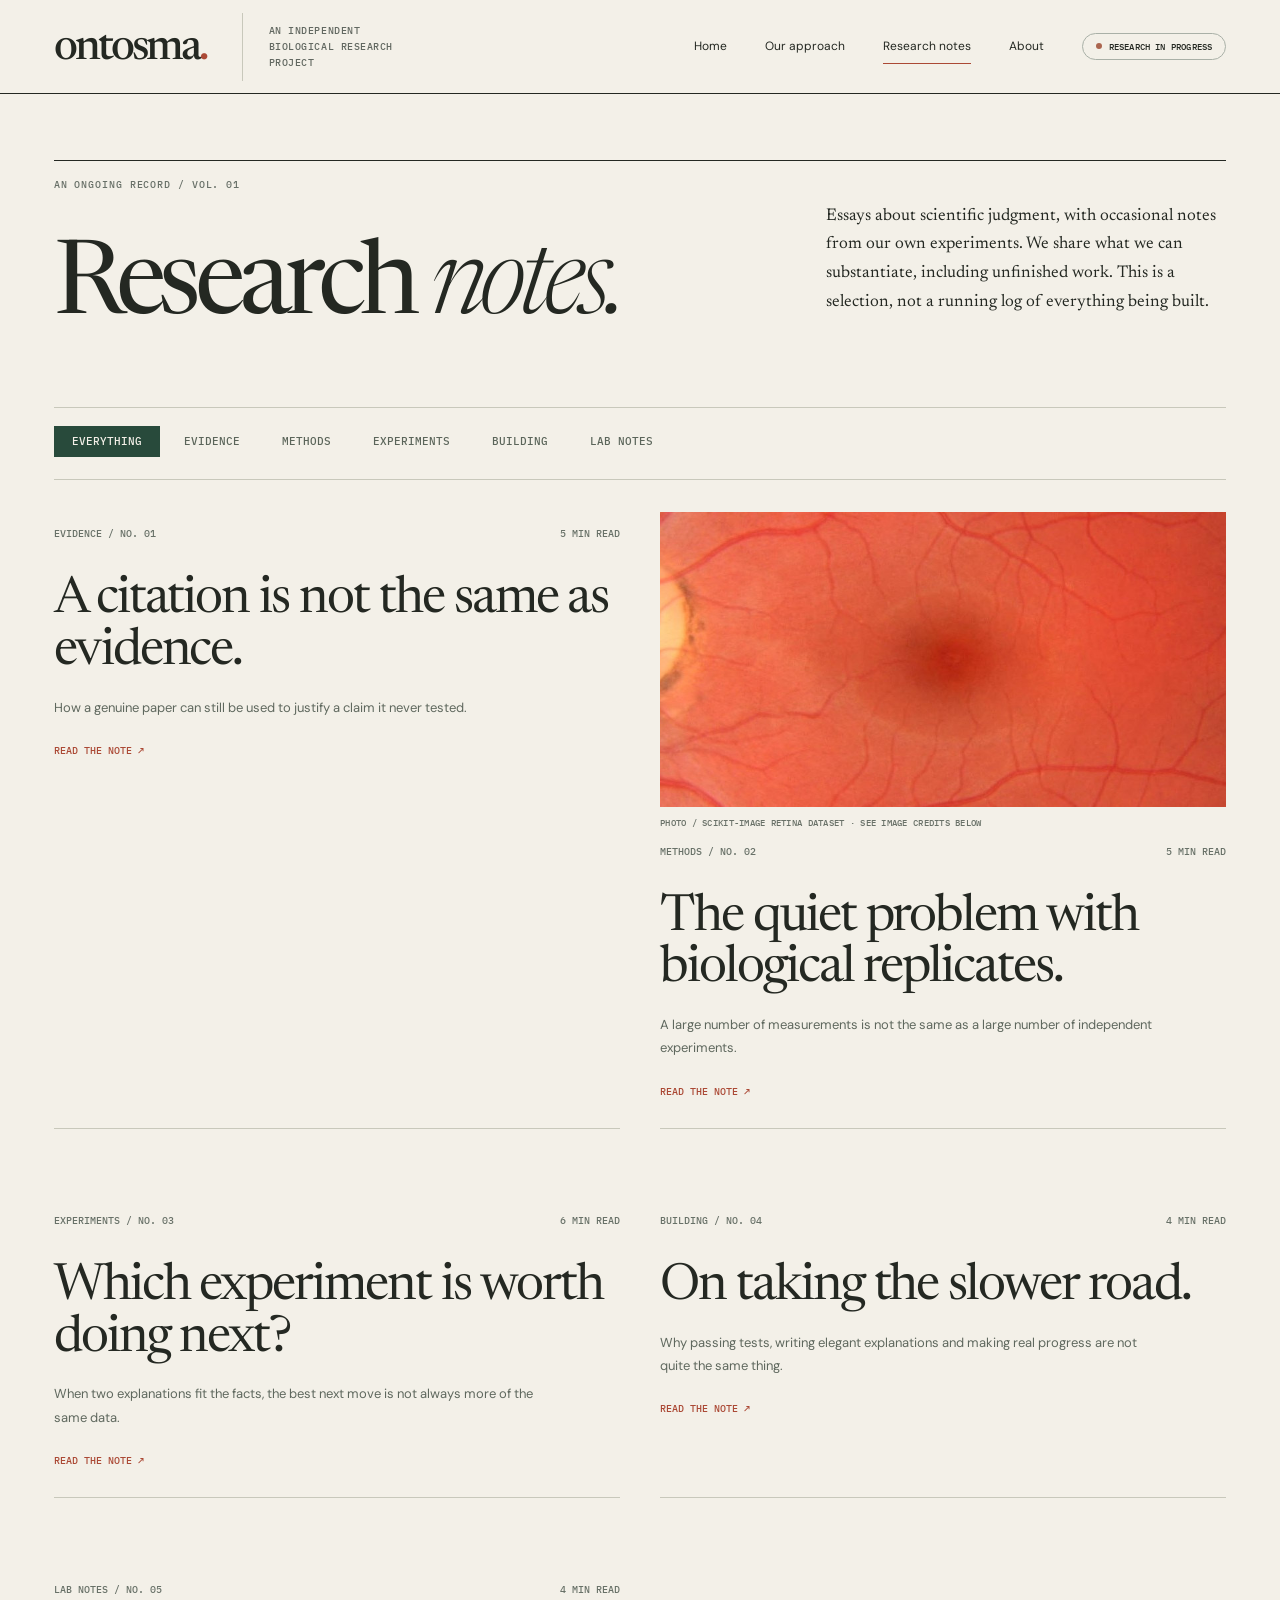
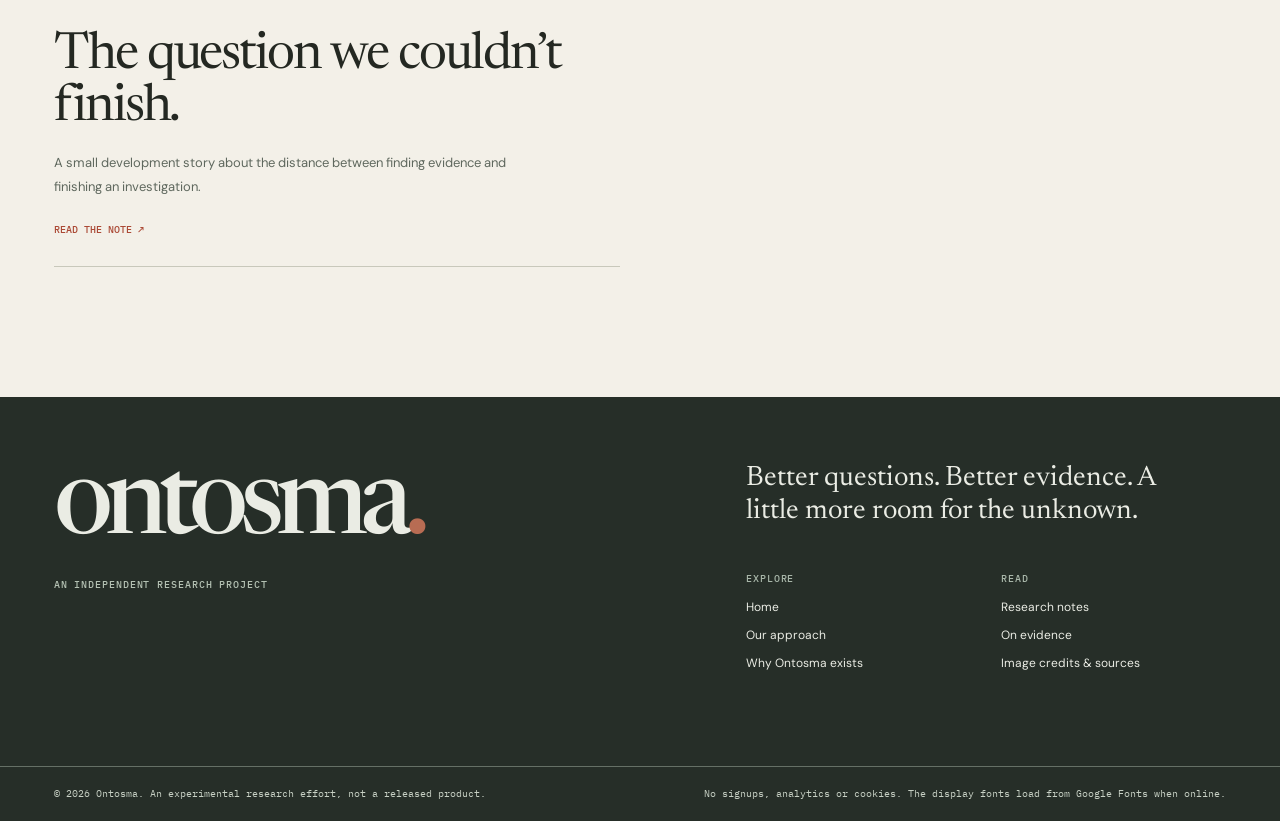
==== commit 6f615c4f: "Fit retinal photography to page proportions and preserve image source credits" ====
--- a/notes/index.html
+++ b/notes/index.html
@@ -1 +1 @@
-<!doctype html><html lang="en"><head><meta charset="utf-8"><meta name="viewport" content="width=device-width, initial-scale=1"><meta name="theme-color" content="#f3f0e8"><meta name="description" content="Ontosma is an independent research project exploring better scientific reasoning in biology."><link rel="icon" href="../assets/favicon.svg" type="image/svg+xml"><link rel="stylesheet" href="../styles.css"><script defer src="../script.js"></script><title>Ontosma | Independent biological research</title></head><body><a href="#main" class="skip-link">Skip to content</a><header class="site-header"><div class="container head-content"><a href="../index.html" class="logo" aria-label="Ontosma home">ontosma<span class="dot">.</span></a><span class="head-descriptor">An independent biological research project</span><nav class="desktop-nav" aria-label="Main navigation"><a class="" href="../index.html">Home</a><a class="" href="../approach.html">Our approach</a><a class="active" href="../notes/index.html">Research notes</a><a class="" href="../about.html">About</a><span class="availability">Research in progress</span></nav><button class="menu-toggle" type="button" aria-controls="mobileNav" aria-expanded="false" data-menu-toggle>Menu +</button></div><nav class="mobile-nav" id="mobileNav" aria-label="Mobile navigation" data-mobile-nav><a class="" href="../index.html">Home</a><a class="" href="../approach.html">Our approach</a><a class="active" href="../notes/index.html">Research notes</a><a class="" href="../about.html">About</a></nav></header><main id="main"><section class="journal-page container"><div class="journal-hero"><div><div class="eyebrow">An ongoing record / Vol. 01</div><h1>Research <em style="font-weight:300">notes.</em></h1></div><p>Essays about scientific judgment, with occasional notes from our own experiments. We share what we can substantiate, including unfinished work. This is a selection, not a running log of everything being built.</p></div><div class="filter-row" role="group" aria-label="Filter research notes"><button class="filter active" data-filter="all" aria-pressed="true">Everything</button><button class="filter" data-filter="evidence" aria-pressed="false">Evidence</button><button class="filter" data-filter="methods" aria-pressed="false">Methods</button><button class="filter" data-filter="experiments" aria-pressed="false">Experiments</button><button class="filter" data-filter="building" aria-pressed="false">Building</button><button class="filter" data-filter="lab-notes" aria-pressed="false">Lab notes</button></div><div class="journal-list"><a class="journal-entry" href="citations.html" data-category="evidence"><div class="meta"><span>Evidence / No. 01</span><span>5 min read</span></div><h2>A citation is not the same as evidence.</h2><p>How a genuine paper can still be used to justify a claim it never tested.</p><span class="read">Read the note ↗</span></a><a class="journal-entry" href="replicates.html" data-category="methods"><img src="../assets/retinal-fundus.jpg" alt="Genuine biological photograph of the retina" loading="lazy"><div class="meta"><span>Methods / No. 02</span><span>5 min read</span></div><h2>The quiet problem with biological replicates.</h2><p>A large number of measurements is not the same as a large number of independent experiments.</p><span class="read">Read the note ↗</span></a><a class="journal-entry" href="experiments.html" data-category="experiments"><div class="meta"><span>Experiments / No. 03</span><span>6 min read</span></div><h2>Which experiment is worth doing next?</h2><p>When two explanations fit the facts, the best next move is not always more of the same data.</p><span class="read">Read the note ↗</span></a><a class="journal-entry" href="slow-science.html" data-category="building"><div class="meta"><span>Building / No. 04</span><span>4 min read</span></div><h2>On taking the slower road.</h2><p>Why passing tests, writing elegant explanations and making real progress are not quite the same thing.</p><span class="read">Read the note ↗</span></a><a class="journal-entry" href="unfinished-question.html" data-category="lab-notes"><div class="meta"><span>Lab notes / No. 05</span><span>4 min read</span></div><h2>The question we couldn’t finish.</h2><p>A small development story about the distance between finding evidence and finishing an investigation.</p><span class="read">Read the note ↗</span></a></div></section></main><footer class="footer"><div class="container footer-upper"><div><div class="footer-logo">ontosma<span>.</span></div><p class="smallcap" style="color:#b4c1b3;margin-top:20px">An independent research project</p></div><div><p class="footer-sentence">Better questions. Better evidence. A little more room for the unknown.</p><div class="footer-nav"><div><span class="smallcap" style="color:#a8b6a9">Explore</span><a href="../index.html">Home</a><a href="../approach.html">Our approach</a><a href="../about.html">Why Ontosma exists</a></div><div><span class="smallcap" style="color:#a8b6a9">Read</span><a href="../notes/index.html">Research notes</a><a href="../notes/citations.html">On evidence</a><a href="../sources.html">Image credits &amp; sources</a></div></div></div></div><div class="container footer-bottom"><span>© 2026 Ontosma. An experimental research effort, not a released product.</span><span>No signups, analytics or cookies. The display fonts load from Google Fonts when online.</span></div></footer></body></html>+<!doctype html><html lang="en"><head><meta charset="utf-8"><meta name="viewport" content="width=device-width, initial-scale=1"><meta name="theme-color" content="#f3f0e8"><meta name="description" content="Ontosma is an independent research project exploring better scientific reasoning in biology."><link rel="icon" href="../assets/favicon.svg" type="image/svg+xml"><link rel="stylesheet" href="../styles.css"><script defer src="../script.js"></script><title>Ontosma | Independent biological research</title></head><body><a href="#main" class="skip-link">Skip to content</a><header class="site-header"><div class="container head-content"><a href="../index.html" class="logo" aria-label="Ontosma home">ontosma<span class="dot">.</span></a><span class="head-descriptor">An independent biological research project</span><nav class="desktop-nav" aria-label="Main navigation"><a class="" href="../index.html">Home</a><a class="" href="../approach.html">Our approach</a><a class="active" href="../notes/index.html">Research notes</a><a class="" href="../about.html">About</a><span class="availability">Research in progress</span></nav><button class="menu-toggle" type="button" aria-controls="mobileNav" aria-expanded="false" data-menu-toggle>Menu +</button></div><nav class="mobile-nav" id="mobileNav" aria-label="Mobile navigation" data-mobile-nav><a class="" href="../index.html">Home</a><a class="" href="../approach.html">Our approach</a><a class="active" href="../notes/index.html">Research notes</a><a class="" href="../about.html">About</a></nav></header><main id="main"><section class="journal-page container"><div class="journal-hero"><div><div class="eyebrow">An ongoing record / Vol. 01</div><h1>Research <em style="font-weight:300">notes.</em></h1></div><p>Essays about scientific judgment, with occasional notes from our own experiments. We share what we can substantiate, including unfinished work. This is a selection, not a running log of everything being built.</p></div><div class="filter-row" role="group" aria-label="Filter research notes"><button class="filter active" data-filter="all" aria-pressed="true">Everything</button><button class="filter" data-filter="evidence" aria-pressed="false">Evidence</button><button class="filter" data-filter="methods" aria-pressed="false">Methods</button><button class="filter" data-filter="experiments" aria-pressed="false">Experiments</button><button class="filter" data-filter="building" aria-pressed="false">Building</button><button class="filter" data-filter="lab-notes" aria-pressed="false">Lab notes</button></div><div class="journal-list"><a class="journal-entry" href="citations.html" data-category="evidence"><div class="meta"><span>Evidence / No. 01</span><span>5 min read</span></div><h2>A citation is not the same as evidence.</h2><p>How a genuine paper can still be used to justify a claim it never tested.</p><span class="read">Read the note ↗</span></a><a class="journal-entry" href="replicates.html" data-category="methods"><img src="../assets/retinal-fundus-wide.jpg" alt="Photographic detail of the retina showing branching blood vessels" width="1185" height="445" loading="lazy"><span class="journal-image-credit">PHOTO / SCIKIT-IMAGE RETINA DATASET · SEE IMAGE CREDITS BELOW</span><div class="meta"><span>Methods / No. 02</span><span>5 min read</span></div><h2>The quiet problem with biological replicates.</h2><p>A large number of measurements is not the same as a large number of independent experiments.</p><span class="read">Read the note ↗</span></a><a class="journal-entry" href="experiments.html" data-category="experiments"><div class="meta"><span>Experiments / No. 03</span><span>6 min read</span></div><h2>Which experiment is worth doing next?</h2><p>When two explanations fit the facts, the best next move is not always more of the same data.</p><span class="read">Read the note ↗</span></a><a class="journal-entry" href="slow-science.html" data-category="building"><div class="meta"><span>Building / No. 04</span><span>4 min read</span></div><h2>On taking the slower road.</h2><p>Why passing tests, writing elegant explanations and making real progress are not quite the same thing.</p><span class="read">Read the note ↗</span></a><a class="journal-entry" href="unfinished-question.html" data-category="lab-notes"><div class="meta"><span>Lab notes / No. 05</span><span>4 min read</span></div><h2>The question we couldn’t finish.</h2><p>A small development story about the distance between finding evidence and finishing an investigation.</p><span class="read">Read the note ↗</span></a></div></section></main><footer class="footer"><div class="container footer-upper"><div><div class="footer-logo">ontosma<span>.</span></div><p class="smallcap" style="color:#b4c1b3;margin-top:20px">An independent research project</p></div><div><p class="footer-sentence">Better questions. Better evidence. A little more room for the unknown.</p><div class="footer-nav"><div><span class="smallcap" style="color:#a8b6a9">Explore</span><a href="../index.html">Home</a><a href="../approach.html">Our approach</a><a href="../about.html">Why Ontosma exists</a></div><div><span class="smallcap" style="color:#a8b6a9">Read</span><a href="../notes/index.html">Research notes</a><a href="../notes/citations.html">On evidence</a><a href="../sources.html">Image credits &amp; sources</a></div></div></div></div><div class="container footer-bottom"><span>© 2026 Ontosma. An experimental research effort, not a released product.</span><span>No signups, analytics or cookies. The display fonts load from Google Fonts when online.</span></div></footer></body></html>
--- a/styles.css
+++ b/styles.css
@@ -7,15 +7,15 @@
 .section-pad{padding-top:120px;padding-bottom:125px}.section-bar{display:grid;grid-template-columns:140px 1fr;gap:50px;border-top:1px solid var(--ink);padding-top:16px}.section-bar .index{font:500 10px var(--mono);color:var(--rust)}.section-bar .name{font:500 10px var(--mono);letter-spacing:.06em;text-transform:uppercase;color:#565c52}.intro-section .section-main{margin-left:190px;max-width:1190px}.section-heading{font:400 clamp(55px,5.3vw,93px)/.99 var(--serif);letter-spacing:-.048em}.section-heading em{font-weight:300}.intro-section .section-heading{max-width:1000px;margin:35px 0 38px}.intro-bottom{display:grid;grid-template-columns:.9fr .9fr;gap:10%;max-width:1100px}.intro-bottom .big-copy{font:400 26px/1.31 var(--serif)}.intro-bottom p:not(.big-copy){font-size:14px;color:#5d645b;line-height:1.88}
 .paper-band{background:#e6e6dc;border-block:1px solid var(--line);padding:75px 0}.paper-band-inner{display:grid;grid-template-columns:1fr 1.75fr;gap:12%;align-items:start}.paper-band .label{color:var(--rust)}.paper-band blockquote{font:400 clamp(30px,3.6vw,61px)/1.05 var(--serif);letter-spacing:-.033em;max-width:970px;margin:0}.paper-band blockquote em{font-weight:300}
 .approach{background:var(--paper)}.approach-grid{display:grid;grid-template-columns:36% 1fr;column-gap:11%}.approach-title .section-heading{margin:30px 0 15px}.approach-title p{max-width:390px;font:400 14px/1.8 var(--sans);color:#61675f}.principles{margin-top:100px}.principle{display:grid;grid-template-columns:80px 1fr;gap:24px;border-top:1px solid var(--line);padding:23px 0 30px}.principle:last-child{border-bottom:1px solid var(--line)}.principle-no{font:500 11px var(--mono);color:var(--rust);padding-top:9px}.principle h3{font:400 clamp(29px,2.7vw,43px)/1.05 var(--serif);letter-spacing:-.02em;margin:0 0 13px}.principle p{font:400 13px/1.8 var(--sans);color:#5f675e;max-width:520px;margin:0}
-.fieldnote{background:var(--moss);color:#f3f0e8;min-height:520px;position:relative;overflow:hidden}.fieldnote-inner{display:grid;grid-template-columns:1fr .9fr;gap:8%;min-height:520px}.fieldnote-copy{padding:73px 0 80px}.fieldnote .smallcap{color:#b8c9ba}.fieldnote h2{font:400 clamp(52px,5.4vw,91px)/.97 var(--serif);letter-spacing:-.04em;margin:43px 0 24px}.fieldnote-copy p{font:400 15px/1.72 var(--sans);color:#cfdbce;max-width:570px}.fieldnote .text-link{margin-top:18px;border-color:#d6e4d8}.fieldnote-photo{position:relative;min-height:400px}.fieldnote-photo img{width:100%;height:100%;object-fit:cover;object-position:50% 48%;mix-blend-mode:screen;opacity:.75;filter:grayscale(.25) contrast(1.12)}.fieldnote-photo .photo-no{position:absolute;right:22px;bottom:20px;color:#fff;font:500 10px var(--mono);background:rgba(18,40,30,.55);padding:8px}
+.fieldnote{background:var(--moss);color:#f3f0e8;min-height:520px;position:relative;overflow:hidden}.fieldnote-inner{display:grid;grid-template-columns:1fr .9fr;gap:8%;min-height:520px}.fieldnote-copy{padding:73px 0 80px}.fieldnote .smallcap{color:#b8c9ba}.fieldnote h2{font:400 clamp(52px,5.4vw,91px)/.97 var(--serif);letter-spacing:-.04em;margin:43px 0 24px}.fieldnote-copy p{font:400 15px/1.72 var(--sans);color:#cfdbce;max-width:570px}.fieldnote .text-link{margin-top:18px;border-color:#d6e4d8}.fieldnote-photo{position:relative;min-height:400px;margin-block:48px;overflow:hidden;background:#b88b78}.fieldnote-photo img{position:absolute;inset:0;width:100%;height:100%;object-fit:cover;object-position:center;transform:scale(1.52);transform-origin:center;opacity:.94;filter:saturate(.8) contrast(1.06)}.fieldnote-photo .photo-no a{color:inherit;text-decoration:underline;text-underline-offset:3px}.fieldnote-photo .photo-no{position:absolute;right:22px;bottom:20px;color:#fff;font:500 10px var(--mono);background:rgba(18,40,30,.55);padding:8px}
 .notes-section .section-bar{margin-bottom:36px}.notes-head{display:flex;align-items:end;justify-content:space-between;gap:40px;margin:0 0 31px}.notes-head .section-heading{margin:0}.notes-head p{max-width:320px;color:#657068;font-size:13px;line-height:1.6}.note-grid{display:grid;grid-template-columns:repeat(3,1fr);gap:22px}.note-card{border-top:1px solid var(--ink);padding-top:12px;display:flex;flex-direction:column;min-height:370px;text-decoration:none;transition:color .15s}.note-card:hover h3{color:var(--rust)}.note-card .meta{display:flex;justify-content:space-between;gap:9px;color:#697067;font:500 10px/1.5 var(--mono);text-transform:uppercase}.note-card h3{font:400 clamp(32px,3.0vw,50px)/1.04 var(--serif);letter-spacing:-.035em;max-width:430px;margin:35px 0 15px;transition:color .2s}.note-card p{font:400 13px/1.75 var(--sans);max-width:360px;color:#5b615b;margin:0}.note-card .note-bottom{font:500 10px var(--mono);text-transform:uppercase;margin-top:auto;padding-top:35px;color:var(--rust)}.note-card--image{position:relative;overflow:hidden;min-height:430px;border:0;padding:0;color:#f7f2e6}.note-card--image:before{content:'';position:absolute;inset:0;background:linear-gradient(180deg,rgba(21,31,24,.3),rgba(10,24,17,.8));z-index:1}.note-card--image img{width:100%;height:100%;object-fit:cover;position:absolute;inset:0;filter:brightness(.9)}.note-card--image .card-content{position:relative;z-index:2;display:flex;flex-direction:column;height:100%;padding:24px}.note-card--image .meta,.note-card--image p,.note-card--image .note-bottom{color:#e6e9de}.note-card--image h3{margin-top:130px}.note-card--image:hover h3{color:#fff}
 .manifesto{background:var(--warm);border-block:1px solid var(--line)}.manifesto-grid{display:grid;grid-template-columns:.8fr 1.2fr;gap:12%}.manifesto .section-heading{margin:35px 0 23px}.manifesto-copy{padding-top:52px}.manifesto-copy p{font:400 17px/1.65 var(--serif);max-width:590px}.manifesto-copy .smaller{font:400 13px/1.8 var(--sans);color:#626960}.manifesto .text-link{margin-top:18px}
 .footer{background:#262e28;color:#eaece4}.footer-upper{padding-top:65px;padding-bottom:95px;display:grid;grid-template-columns:1.1fr 1fr;gap:14%}.footer-logo{font:500 clamp(75px,8vw,130px)/.93 var(--serif);letter-spacing:-.08em}.footer-logo span{color:#b86c53}.footer-sentence{font:400 28px/1.18 var(--serif);max-width:420px}.footer-nav{display:grid;grid-template-columns:1fr 1fr;gap:30px;margin-top:38px}.footer-nav a{font:400 12px var(--sans);display:block;margin-top:12px;text-decoration:none}.footer-nav a:hover{text-decoration:underline}.footer-bottom{border-top:1px solid #657066;padding-block:18px;display:flex;justify-content:space-between;gap:20px;font:400 10px/1.8 var(--mono);color:#c7d0c4}.footer-bottom a{text-decoration:underline}
 /* Editorial internal pages */
 .subpage-intro{padding-top:64px;padding-bottom:80px}.subpage-heading{display:grid;grid-template-columns:1.2fr .55fr;gap:14%;align-items:end;margin-top:47px}.subpage-intro h1{font:400 clamp(70px,8.0vw,135px)/.9 var(--serif);letter-spacing:-.063em;margin:0}.subpage-intro h1 em{font-weight:300}.subpage-heading p{font:400 16px/1.65 var(--serif);color:#596158;margin:0 0 9px}.subpage-hero-image{width:100%;max-height:560px;height:38vw;object-fit:cover;object-position:50% 40%}.subpage-image-cap{padding-bottom:16px;border-bottom:1px solid var(--line)}.essay-layout{display:grid;grid-template-columns:minmax(170px, .28fr) 1fr;gap:9%;padding-top:95px;padding-bottom:140px}.essay-side{color:#637064}.essay-side p{font:400 11px/1.7 var(--mono);margin-top:18px;max-width:170px}.essay-body{max-width:900px}.essay-body h2{font:400 clamp(44px,4.3vw,72px)/1.05 var(--serif);letter-spacing:-.034em;margin:0 0 28px}.essay-body h3{font:400 35px/1.12 var(--serif);letter-spacing:-.02em;margin:55px 0 20px}.essay-body p{font:400 17px/1.8 var(--serif);color:#30372e;max-width:770px}.essay-body .intro{font:400 27px/1.42 var(--serif);color:var(--ink)}.essay-body .text-link{margin-top:24px}.essay-body blockquote{font:400 clamp(31px,3vw,48px)/1.22 var(--serif);border-left:2px solid var(--rust);padding-left:25px;margin:45px 0 50px;max-width:730px}.essay-body .fine{font:400 12px/1.7 var(--sans);color:#697066}.essay-body ol,.essay-body ul{padding-left:26px;font:400 16px/1.8 var(--serif)}.essay-body li{padding-bottom:12px}.split-rule{border-top:1px solid var(--line);margin:50px 0}.comparison{display:grid;grid-template-columns:1fr 1fr;gap:20px;border-top:1px solid var(--ink);border-bottom:1px solid var(--ink);padding:25px 0;margin:43px 0}.comparison h4{font:500 10px/1.4 var(--mono);text-transform:uppercase;color:var(--rust);letter-spacing:.045em}.comparison p{font:400 20px/1.45 var(--serif)}
 /* Notes index */
-.journal-hero{border-top:1px solid var(--ink);padding-top:16px;display:grid;grid-template-columns:1.1fr .65fr;gap:8%;margin-bottom:72px}.journal-hero h1{font:400 clamp(70px,8vw,136px)/.9 var(--serif);letter-spacing:-.06em;margin:50px 0 0}.journal-hero p{font:400 17px/1.7 var(--serif);align-self:end;max-width:430px}.journal-page{padding-top:66px;padding-bottom:130px}.filter-row{display:flex;gap:6px;flex-wrap:wrap;padding:18px 0 22px;border-block:1px solid var(--line);margin-bottom:32px}.filter{border:1px solid transparent;border-radius:0;background:transparent;padding:9px 17px;font:500 11px/1 var(--mono);text-transform:uppercase;cursor:pointer;color:#5b655a}.filter:hover{border-color:var(--line)}.filter.active{background:var(--moss);color:#f3f0e8}.journal-list{display:grid;grid-template-columns:repeat(2,1fr);gap:70px 40px}.journal-entry{border-bottom:1px solid var(--line);padding-bottom:30px;text-decoration:none;display:block}.journal-entry:hover h2{color:var(--rust)}.journal-entry .meta{display:flex;justify-content:space-between;gap:20px;font:500 10px var(--mono);color:#687168;text-transform:uppercase;padding-top:15px}.journal-entry h2{font:400 clamp(41px,4vw,62px)/1.01 var(--serif);letter-spacing:-.04em;margin:35px 0 17px;max-width:680px}.journal-entry p{font:400 13px/1.8 var(--sans);color:#5f685e;max-width:500px}.journal-entry img{height:295px;width:100%;object-fit:cover}.journal-entry .read{display:block;font:500 10px var(--mono);color:var(--rust);margin-top:25px;text-transform:uppercase}.journal-entry[hidden]{display:none}
+.journal-hero{border-top:1px solid var(--ink);padding-top:16px;display:grid;grid-template-columns:1.1fr .65fr;gap:8%;margin-bottom:72px}.journal-hero h1{font:400 clamp(70px,8vw,136px)/.9 var(--serif);letter-spacing:-.06em;margin:50px 0 0}.journal-hero p{font:400 17px/1.7 var(--serif);align-self:end;max-width:430px}.journal-page{padding-top:66px;padding-bottom:130px}.filter-row{display:flex;gap:6px;flex-wrap:wrap;padding:18px 0 22px;border-block:1px solid var(--line);margin-bottom:32px}.filter{border:1px solid transparent;border-radius:0;background:transparent;padding:9px 17px;font:500 11px/1 var(--mono);text-transform:uppercase;cursor:pointer;color:#5b655a}.filter:hover{border-color:var(--line)}.filter.active{background:var(--moss);color:#f3f0e8}.journal-list{display:grid;grid-template-columns:repeat(2,1fr);gap:70px 40px}.journal-entry{border-bottom:1px solid var(--line);padding-bottom:30px;text-decoration:none;display:block}.journal-entry:hover h2{color:var(--rust)}.journal-entry .meta{display:flex;justify-content:space-between;gap:20px;font:500 10px var(--mono);color:#687168;text-transform:uppercase;padding-top:15px}.journal-entry h2{font:400 clamp(41px,4vw,62px)/1.01 var(--serif);letter-spacing:-.04em;margin:35px 0 17px;max-width:680px}.journal-entry p{font:400 13px/1.8 var(--sans);color:#5f685e;max-width:500px}.journal-entry img{height:295px;width:100%;object-fit:cover}.journal-image-credit{display:block;margin-top:9px;font:500 9px/1.5 var(--mono);letter-spacing:.03em;color:#697168}.journal-entry .read{display:block;font:500 10px var(--mono);color:var(--rust);margin-top:25px;text-transform:uppercase}.journal-entry[hidden]{display:none}
 .article-head{padding-top:55px;padding-bottom:70px}.article-head .headrule{border-top:1px solid var(--ink);padding-top:13px;display:flex;justify-content:space-between;gap:16px}.article-head h1{font:400 clamp(70px,7.5vw,125px)/.94 var(--serif);letter-spacing:-.059em;max-width:1150px;margin:70px 0 37px}.article-head .deck{max-width:730px;font:400 23px/1.4 var(--serif);color:#525c52}.article-body{display:grid;grid-template-columns:210px minmax(0,730px);justify-content:center;gap:100px;padding-bottom:120px}.article-aside{padding-top:8px}.article-aside .aside-line{border-top:1px solid var(--line);padding-top:11px;font:500 10px var(--mono);text-transform:uppercase;color:#6c7469}.article-aside a{display:block;margin-top:35px;font:500 11px var(--sans)}.article-body .prose p{font:400 20px/1.7 var(--serif);color:#30382f;margin:0 0 25px}.article-body .prose p.first:first-letter{font:400 80px/.76 var(--serif);float:left;padding-right:7px;margin-top:8px;color:var(--rust)}.article-body .prose h2{font:400 48px/1.08 var(--serif);letter-spacing:-.04em;margin:50px 0 25px}.article-body .prose blockquote{font:400 39px/1.2 var(--serif);letter-spacing:-.025em;color:var(--moss);border-block:1px solid var(--ink);padding:27px 0;margin:45px 0}.article-body .prose .endnote{font:400 12px/1.6 var(--sans);color:#70776d;border-top:1px solid var(--line);margin-top:55px;padding-top:18px}.article-bottom{padding-bottom:85px}.article-bottom .next{display:block;border-top:1px solid var(--ink);padding:26px 0;text-decoration:none}.article-bottom .next span{display:block;font:500 10px var(--mono);margin-bottom:12px;text-transform:uppercase;color:var(--rust)}.article-bottom .next strong{font:400 clamp(35px,4vw,60px) var(--serif)}.article-bottom .next:hover strong{color:var(--rust)}
 @media(max-width:1020px){.hero{grid-template-columns:1.05fr .95fr;gap:35px}.hero h1{font-size:clamp(62px,7vw,90px)}.hero-art-image{min-height:470px}.intro-section .section-main{margin-left:100px}.section-bar{grid-template-columns:70px 1fr;gap:30px}.approach-grid{gap:5%}.note-card h3{font-size:36px}.availability{display:none}.article-body{grid-template-columns:120px minmax(0,730px);gap:35px}}
-@media(max-width:760px){:root{--gutter:23px}.head-content{min-height:77px;gap:15px}.logo{font-size:38px}.head-descriptor{font-size:9px;max-width:115px;padding-left:15px}.desktop-nav{display:none}.menu-toggle{display:block;margin-left:auto}.mobile-nav{display:none;position:absolute;top:77px;left:0;right:0;background:var(--paper);border-bottom:1px solid var(--ink);padding:12px var(--gutter) 24px;box-shadow:0 12px 18px rgba(0,0,0,.04)}.mobile-nav.open{display:flex;flex-direction:column}.mobile-nav a{padding:13px 0;text-decoration:none;font:400 20px var(--serif);border-bottom:1px solid var(--line)}.hero{padding-top:35px;padding-bottom:55px;grid-template-columns:1fr;gap:23px}.hero h1{font-size:clamp(67px,12.6vw,109px);margin:42px 0 27px}.hero-intro{font-size:25px}.hero-sub{font-size:13px;margin-bottom:25px}.hero-art{padding-top:20px}.hero-art-image{height:110vw;min-height:370px;max-height:550px}.ticker-inner{font-size:9px;flex-wrap:wrap;justify-content:center;text-align:center;row-gap:0;padding-block:11px}.ticker .slash{display:none}.ticker-inner span{width:100%}.section-pad{padding-top:77px;padding-bottom:79px}.section-bar{grid-template-columns:40px 1fr;gap:17px}.intro-section .section-main{margin-left:0}.section-heading{font-size:clamp(55px,10vw,78px)}.intro-section .section-heading{margin-top:42px}.intro-bottom{grid-template-columns:1fr;gap:12px}.intro-bottom .big-copy{font-size:24px}.paper-band{padding:48px 0}.paper-band-inner{grid-template-columns:1fr;gap:22px}.paper-band blockquote{font-size:42px}.approach-grid{grid-template-columns:1fr}.approach-title p{max-width:580px}.principles{margin-top:40px}.principle{grid-template-columns:50px 1fr;gap:10px}.principle h3{font-size:33px}.fieldnote-inner{grid-template-columns:1fr}.fieldnote-copy{padding:65px 0 37px}.fieldnote h2{font-size:66px;margin:30px 0 14px}.fieldnote-photo{min-height:330px;margin-inline:calc(-1 * var(--gutter))}.notes-head{display:block}.notes-head p{margin-top:18px}.note-grid{grid-template-columns:1fr;gap:23px}.note-card{min-height:290px}.note-card h3{font-size:46px;margin-top:26px}.note-card--image{min-height:430px}.note-card--image h3{margin-top:130px}.manifesto-grid,.footer-upper{grid-template-columns:1fr;gap:13px}.manifesto-copy{padding-top:4px}.manifesto .section-heading{margin-top:32px}.footer-upper{padding-top:52px;padding-bottom:57px}.footer-logo{font-size:100px}.footer-bottom{display:block}.footer-bottom span{display:block;margin:3px 0}.subpage-heading{grid-template-columns:1fr;gap:20px}.subpage-intro{padding-top:34px;padding-bottom:45px}.subpage-intro h1{font-size:clamp(72px,13vw,100px)}.subpage-heading p{font-size:19px}.subpage-hero-image{height:68vw}.essay-layout{grid-template-columns:1fr;gap:20px;padding-top:62px;padding-bottom:85px}.essay-side{border-bottom:1px solid var(--line);padding-bottom:15px}.essay-side p{max-width:none}.essay-body h2{font-size:48px}.essay-body h3{font-size:35px}.essay-body p{font-size:16.5px}.essay-body .intro{font-size:25px}.comparison{grid-template-columns:1fr}.journal-page{padding-top:35px;padding-bottom:80px}.journal-hero{display:block;margin-bottom:40px}.journal-hero h1{margin:35px 0 15px;font-size:92px}.journal-hero p{font-size:17px}.journal-list{grid-template-columns:1fr;gap:35px}.journal-entry h2{font-size:48px}.journal-entry img{height:230px}.article-head{padding-top:29px;padding-bottom:55px}.article-head h1{font-size:clamp(68px,13vw,96px);margin:47px 0 25px}.article-head .deck{font-size:21px}.article-body{grid-template-columns:1fr;gap:23px;padding-bottom:66px}.article-aside{padding-top:0}.article-aside a{margin-top:10px}.article-body .prose p{font-size:19px}.article-body .prose h2{font-size:43px}.article-body .prose blockquote{font-size:33px}}
+@media(max-width:760px){:root{--gutter:23px}.head-content{min-height:77px;gap:15px}.logo{font-size:38px}.head-descriptor{font-size:9px;max-width:115px;padding-left:15px}.desktop-nav{display:none}.menu-toggle{display:block;margin-left:auto}.mobile-nav{display:none;position:absolute;top:77px;left:0;right:0;background:var(--paper);border-bottom:1px solid var(--ink);padding:12px var(--gutter) 24px;box-shadow:0 12px 18px rgba(0,0,0,.04)}.mobile-nav.open{display:flex;flex-direction:column}.mobile-nav a{padding:13px 0;text-decoration:none;font:400 20px var(--serif);border-bottom:1px solid var(--line)}.hero{padding-top:35px;padding-bottom:55px;grid-template-columns:1fr;gap:23px}.hero h1{font-size:clamp(67px,12.6vw,109px);margin:42px 0 27px}.hero-intro{font-size:25px}.hero-sub{font-size:13px;margin-bottom:25px}.hero-art{padding-top:20px}.hero-art-image{height:110vw;min-height:370px;max-height:550px}.ticker-inner{font-size:9px;flex-wrap:wrap;justify-content:center;text-align:center;row-gap:0;padding-block:11px}.ticker .slash{display:none}.ticker-inner span{width:100%}.section-pad{padding-top:77px;padding-bottom:79px}.section-bar{grid-template-columns:40px 1fr;gap:17px}.intro-section .section-main{margin-left:0}.section-heading{font-size:clamp(55px,10vw,78px)}.intro-section .section-heading{margin-top:42px}.intro-bottom{grid-template-columns:1fr;gap:12px}.intro-bottom .big-copy{font-size:24px}.paper-band{padding:48px 0}.paper-band-inner{grid-template-columns:1fr;gap:22px}.paper-band blockquote{font-size:42px}.approach-grid{grid-template-columns:1fr}.approach-title p{max-width:580px}.principles{margin-top:40px}.principle{grid-template-columns:50px 1fr;gap:10px}.principle h3{font-size:33px}.fieldnote-inner{grid-template-columns:1fr}.fieldnote-copy{padding:65px 0 37px}.fieldnote h2{font-size:66px;margin:30px 0 14px}.fieldnote-photo{min-height:350px;height:350px;margin:0 calc(-1 * var(--gutter))}.notes-head{display:block}.notes-head p{margin-top:18px}.note-grid{grid-template-columns:1fr;gap:23px}.note-card{min-height:290px}.note-card h3{font-size:46px;margin-top:26px}.note-card--image{min-height:430px}.note-card--image h3{margin-top:130px}.manifesto-grid,.footer-upper{grid-template-columns:1fr;gap:13px}.manifesto-copy{padding-top:4px}.manifesto .section-heading{margin-top:32px}.footer-upper{padding-top:52px;padding-bottom:57px}.footer-logo{font-size:100px}.footer-bottom{display:block}.footer-bottom span{display:block;margin:3px 0}.subpage-heading{grid-template-columns:1fr;gap:20px}.subpage-intro{padding-top:34px;padding-bottom:45px}.subpage-intro h1{font-size:clamp(72px,13vw,100px)}.subpage-heading p{font-size:19px}.subpage-hero-image{height:68vw;object-position:25% 50%}.essay-layout{grid-template-columns:1fr;gap:20px;padding-top:62px;padding-bottom:85px}.essay-side{border-bottom:1px solid var(--line);padding-bottom:15px}.essay-side p{max-width:none}.essay-body h2{font-size:48px}.essay-body h3{font-size:35px}.essay-body p{font-size:16.5px}.essay-body .intro{font-size:25px}.comparison{grid-template-columns:1fr}.journal-page{padding-top:35px;padding-bottom:80px}.journal-hero{display:block;margin-bottom:40px}.journal-hero h1{margin:35px 0 15px;font-size:92px}.journal-hero p{font-size:17px}.journal-list{grid-template-columns:1fr;gap:35px}.journal-entry h2{font-size:48px}.journal-entry img{height:230px}.article-head{padding-top:29px;padding-bottom:55px}.article-head h1{font-size:clamp(68px,13vw,96px);margin:47px 0 25px}.article-head .deck{font-size:21px}.article-body{grid-template-columns:1fr;gap:23px;padding-bottom:66px}.article-aside{padding-top:0}.article-aside a{margin-top:10px}.article-body .prose p{font-size:19px}.article-body .prose h2{font-size:43px}.article-body .prose blockquote{font-size:33px}}
 @media(prefers-reduced-motion:reduce){html{scroll-behavior:auto}*,*:before,*:after{animation-duration:.01ms!important;transition-duration:.01ms!important}}
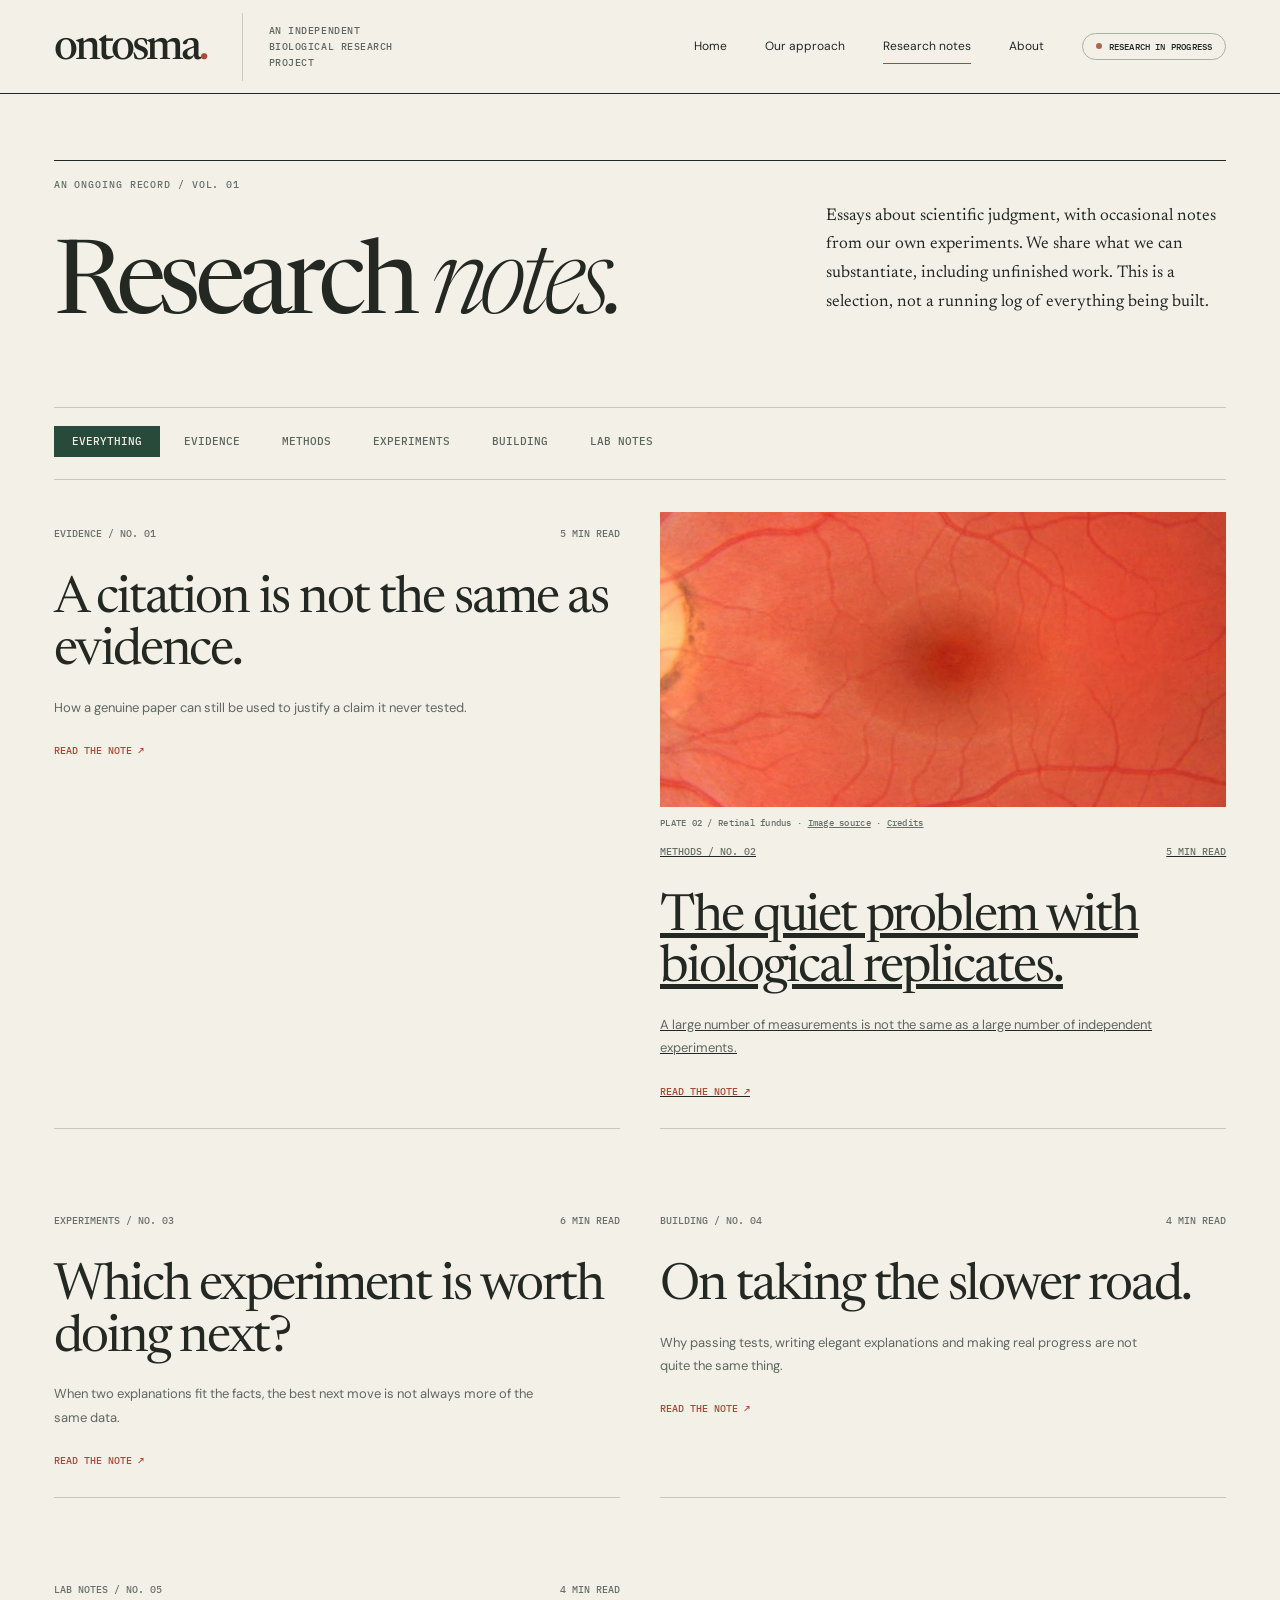
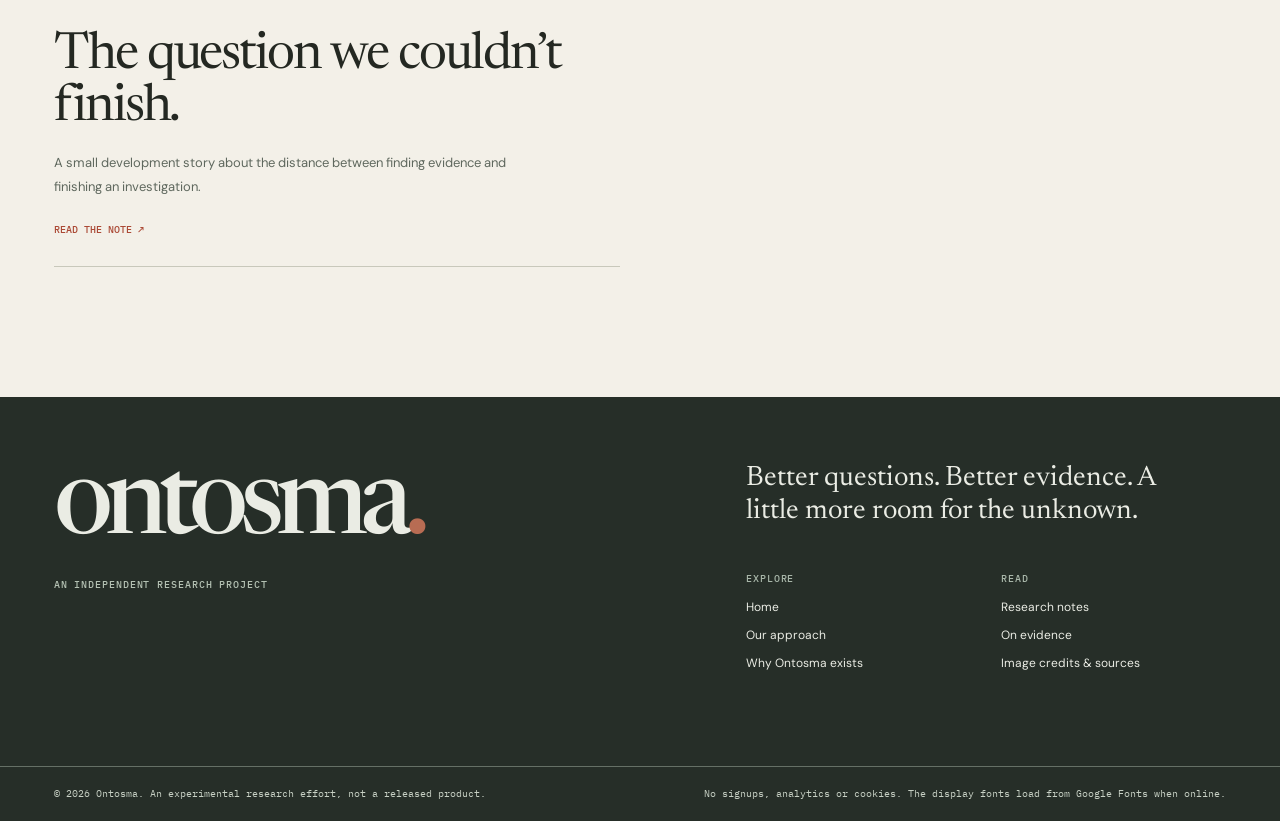
==== commit 75adc540: "Show clickable source beside retinal research-note plate" ====
--- a/notes/index.html
+++ b/notes/index.html
@@ -1 +1 @@
-<!doctype html><html lang="en"><head><meta charset="utf-8"><meta name="viewport" content="width=device-width, initial-scale=1"><meta name="theme-color" content="#f3f0e8"><meta name="description" content="Ontosma is an independent research project exploring better scientific reasoning in biology."><link rel="icon" href="../assets/favicon.svg" type="image/svg+xml"><link rel="stylesheet" href="../styles.css"><script defer src="../script.js"></script><title>Ontosma | Independent biological research</title></head><body><a href="#main" class="skip-link">Skip to content</a><header class="site-header"><div class="container head-content"><a href="../index.html" class="logo" aria-label="Ontosma home">ontosma<span class="dot">.</span></a><span class="head-descriptor">An independent biological research project</span><nav class="desktop-nav" aria-label="Main navigation"><a class="" href="../index.html">Home</a><a class="" href="../approach.html">Our approach</a><a class="active" href="../notes/index.html">Research notes</a><a class="" href="../about.html">About</a><span class="availability">Research in progress</span></nav><button class="menu-toggle" type="button" aria-controls="mobileNav" aria-expanded="false" data-menu-toggle>Menu +</button></div><nav class="mobile-nav" id="mobileNav" aria-label="Mobile navigation" data-mobile-nav><a class="" href="../index.html">Home</a><a class="" href="../approach.html">Our approach</a><a class="active" href="../notes/index.html">Research notes</a><a class="" href="../about.html">About</a></nav></header><main id="main"><section class="journal-page container"><div class="journal-hero"><div><div class="eyebrow">An ongoing record / Vol. 01</div><h1>Research <em style="font-weight:300">notes.</em></h1></div><p>Essays about scientific judgment, with occasional notes from our own experiments. We share what we can substantiate, including unfinished work. This is a selection, not a running log of everything being built.</p></div><div class="filter-row" role="group" aria-label="Filter research notes"><button class="filter active" data-filter="all" aria-pressed="true">Everything</button><button class="filter" data-filter="evidence" aria-pressed="false">Evidence</button><button class="filter" data-filter="methods" aria-pressed="false">Methods</button><button class="filter" data-filter="experiments" aria-pressed="false">Experiments</button><button class="filter" data-filter="building" aria-pressed="false">Building</button><button class="filter" data-filter="lab-notes" aria-pressed="false">Lab notes</button></div><div class="journal-list"><a class="journal-entry" href="citations.html" data-category="evidence"><div class="meta"><span>Evidence / No. 01</span><span>5 min read</span></div><h2>A citation is not the same as evidence.</h2><p>How a genuine paper can still be used to justify a claim it never tested.</p><span class="read">Read the note ↗</span></a><a class="journal-entry" href="replicates.html" data-category="methods"><img src="../assets/retinal-fundus-wide.jpg" alt="Photographic detail of the retina showing branching blood vessels" width="1185" height="445" loading="lazy"><span class="journal-image-credit">PHOTO / SCIKIT-IMAGE RETINA DATASET · SEE IMAGE CREDITS BELOW</span><div class="meta"><span>Methods / No. 02</span><span>5 min read</span></div><h2>The quiet problem with biological replicates.</h2><p>A large number of measurements is not the same as a large number of independent experiments.</p><span class="read">Read the note ↗</span></a><a class="journal-entry" href="experiments.html" data-category="experiments"><div class="meta"><span>Experiments / No. 03</span><span>6 min read</span></div><h2>Which experiment is worth doing next?</h2><p>When two explanations fit the facts, the best next move is not always more of the same data.</p><span class="read">Read the note ↗</span></a><a class="journal-entry" href="slow-science.html" data-category="building"><div class="meta"><span>Building / No. 04</span><span>4 min read</span></div><h2>On taking the slower road.</h2><p>Why passing tests, writing elegant explanations and making real progress are not quite the same thing.</p><span class="read">Read the note ↗</span></a><a class="journal-entry" href="unfinished-question.html" data-category="lab-notes"><div class="meta"><span>Lab notes / No. 05</span><span>4 min read</span></div><h2>The question we couldn’t finish.</h2><p>A small development story about the distance between finding evidence and finishing an investigation.</p><span class="read">Read the note ↗</span></a></div></section></main><footer class="footer"><div class="container footer-upper"><div><div class="footer-logo">ontosma<span>.</span></div><p class="smallcap" style="color:#b4c1b3;margin-top:20px">An independent research project</p></div><div><p class="footer-sentence">Better questions. Better evidence. A little more room for the unknown.</p><div class="footer-nav"><div><span class="smallcap" style="color:#a8b6a9">Explore</span><a href="../index.html">Home</a><a href="../approach.html">Our approach</a><a href="../about.html">Why Ontosma exists</a></div><div><span class="smallcap" style="color:#a8b6a9">Read</span><a href="../notes/index.html">Research notes</a><a href="../notes/citations.html">On evidence</a><a href="../sources.html">Image credits &amp; sources</a></div></div></div></div><div class="container footer-bottom"><span>© 2026 Ontosma. An experimental research effort, not a released product.</span><span>No signups, analytics or cookies. The display fonts load from Google Fonts when online.</span></div></footer></body></html>+<!doctype html><html lang="en"><head><meta charset="utf-8"><meta name="viewport" content="width=device-width, initial-scale=1"><meta name="theme-color" content="#f3f0e8"><meta name="description" content="Ontosma is an independent research project exploring better scientific reasoning in biology."><link rel="icon" href="../assets/favicon.svg" type="image/svg+xml"><link rel="stylesheet" href="../styles.css"><script defer src="../script.js"></script><title>Ontosma | Independent biological research</title></head><body><a href="#main" class="skip-link">Skip to content</a><header class="site-header"><div class="container head-content"><a href="../index.html" class="logo" aria-label="Ontosma home">ontosma<span class="dot">.</span></a><span class="head-descriptor">An independent biological research project</span><nav class="desktop-nav" aria-label="Main navigation"><a class="" href="../index.html">Home</a><a class="" href="../approach.html">Our approach</a><a class="active" href="../notes/index.html">Research notes</a><a class="" href="../about.html">About</a><span class="availability">Research in progress</span></nav><button class="menu-toggle" type="button" aria-controls="mobileNav" aria-expanded="false" data-menu-toggle>Menu +</button></div><nav class="mobile-nav" id="mobileNav" aria-label="Mobile navigation" data-mobile-nav><a class="" href="../index.html">Home</a><a class="" href="../approach.html">Our approach</a><a class="active" href="../notes/index.html">Research notes</a><a class="" href="../about.html">About</a></nav></header><main id="main"><section class="journal-page container"><div class="journal-hero"><div><div class="eyebrow">An ongoing record / Vol. 01</div><h1>Research <em style="font-weight:300">notes.</em></h1></div><p>Essays about scientific judgment, with occasional notes from our own experiments. We share what we can substantiate, including unfinished work. This is a selection, not a running log of everything being built.</p></div><div class="filter-row" role="group" aria-label="Filter research notes"><button class="filter active" data-filter="all" aria-pressed="true">Everything</button><button class="filter" data-filter="evidence" aria-pressed="false">Evidence</button><button class="filter" data-filter="methods" aria-pressed="false">Methods</button><button class="filter" data-filter="experiments" aria-pressed="false">Experiments</button><button class="filter" data-filter="building" aria-pressed="false">Building</button><button class="filter" data-filter="lab-notes" aria-pressed="false">Lab notes</button></div><div class="journal-list"><a class="journal-entry" href="citations.html" data-category="evidence"><div class="meta"><span>Evidence / No. 01</span><span>5 min read</span></div><h2>A citation is not the same as evidence.</h2><p>How a genuine paper can still be used to justify a claim it never tested.</p><span class="read">Read the note ↗</span></a><div class="journal-entry" data-category="methods"><a class="journal-entry-link" href="replicates.html"><img src="../assets/retinal-fundus-wide.jpg" alt="Photographic detail of the retina showing the optic disc, macula and branching blood vessels" width="1185" height="445" loading="lazy"></a><div class="journal-image-credit">PLATE 02 / Retinal fundus · <a href="https://scikit-image.org/docs/stable/api/skimage.data.html#skimage.data.retina" target="_blank" rel="noopener noreferrer">Image source</a> · <a href="../sources.html">Credits</a></div><a class="journal-entry-link" href="replicates.html"><div class="meta"><span>Methods / No. 02</span><span>5 min read</span></div><h2>The quiet problem with biological replicates.</h2><p>A large number of measurements is not the same as a large number of independent experiments.</p><span class="read">Read the note ↗</span></a></div><a class="journal-entry" href="experiments.html" data-category="experiments"><div class="meta"><span>Experiments / No. 03</span><span>6 min read</span></div><h2>Which experiment is worth doing next?</h2><p>When two explanations fit the facts, the best next move is not always more of the same data.</p><span class="read">Read the note ↗</span></a><a class="journal-entry" href="slow-science.html" data-category="building"><div class="meta"><span>Building / No. 04</span><span>4 min read</span></div><h2>On taking the slower road.</h2><p>Why passing tests, writing elegant explanations and making real progress are not quite the same thing.</p><span class="read">Read the note ↗</span></a><a class="journal-entry" href="unfinished-question.html" data-category="lab-notes"><div class="meta"><span>Lab notes / No. 05</span><span>4 min read</span></div><h2>The question we couldn’t finish.</h2><p>A small development story about the distance between finding evidence and finishing an investigation.</p><span class="read">Read the note ↗</span></a></div></section></main><footer class="footer"><div class="container footer-upper"><div><div class="footer-logo">ontosma<span>.</span></div><p class="smallcap" style="color:#b4c1b3;margin-top:20px">An independent research project</p></div><div><p class="footer-sentence">Better questions. Better evidence. A little more room for the unknown.</p><div class="footer-nav"><div><span class="smallcap" style="color:#a8b6a9">Explore</span><a href="../index.html">Home</a><a href="../approach.html">Our approach</a><a href="../about.html">Why Ontosma exists</a></div><div><span class="smallcap" style="color:#a8b6a9">Read</span><a href="../notes/index.html">Research notes</a><a href="../notes/citations.html">On evidence</a><a href="../sources.html">Image credits &amp; sources</a></div></div></div></div><div class="container footer-bottom"><span>© 2026 Ontosma. An experimental research effort, not a released product.</span><span>No signups, analytics or cookies. The display fonts load from Google Fonts when online.</span></div></footer></body></html>
